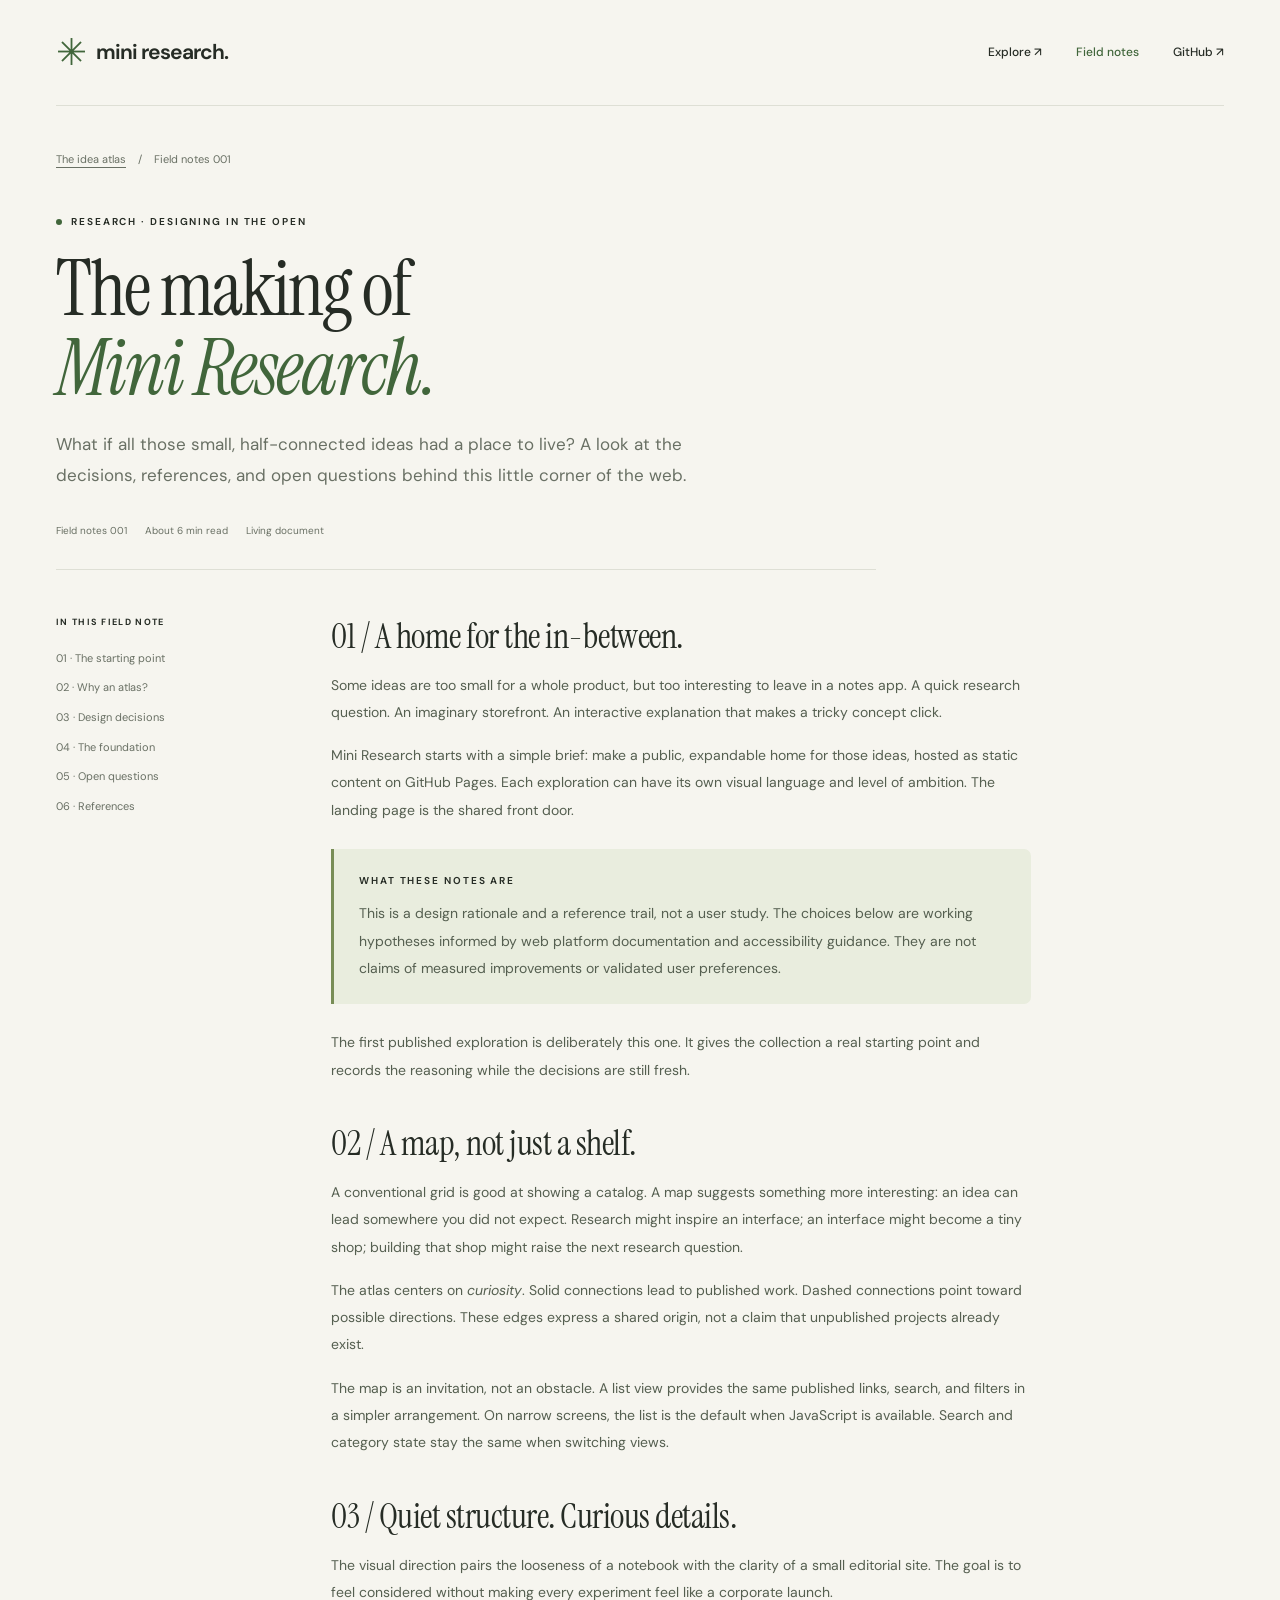
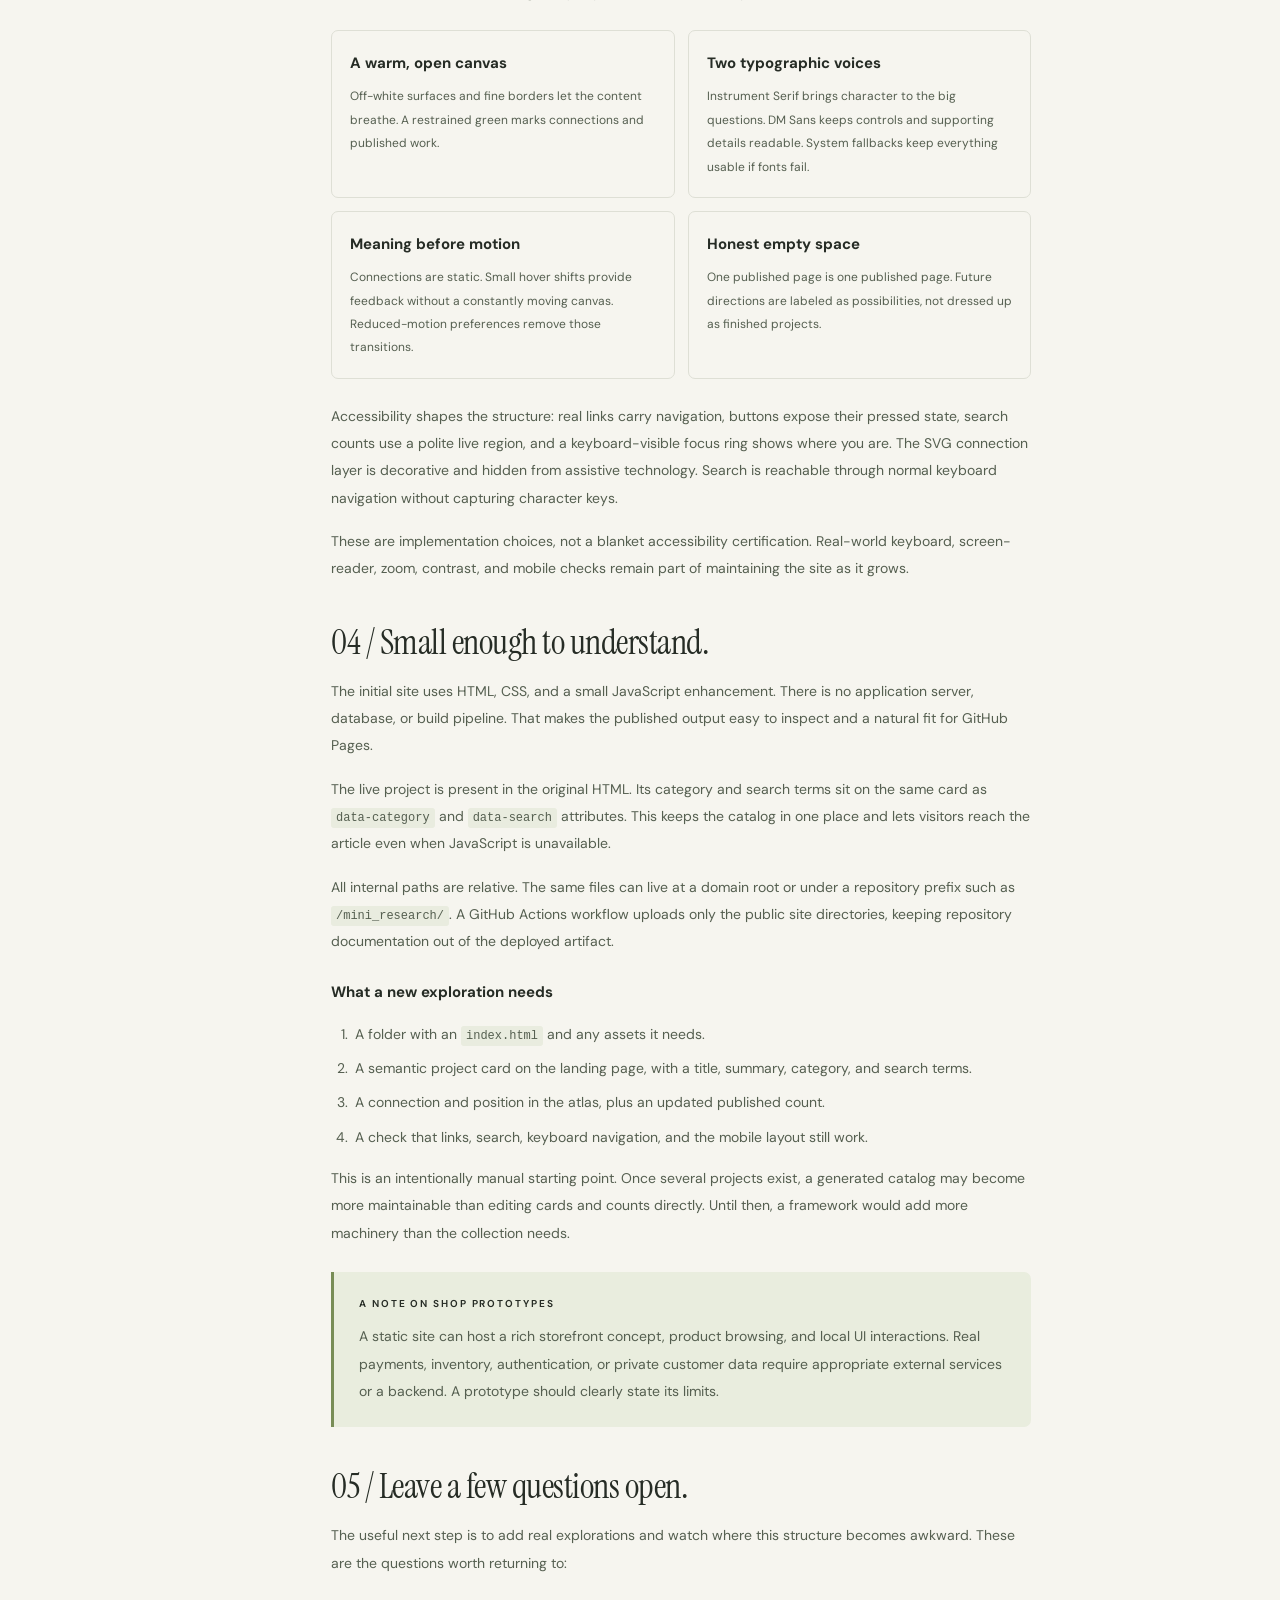
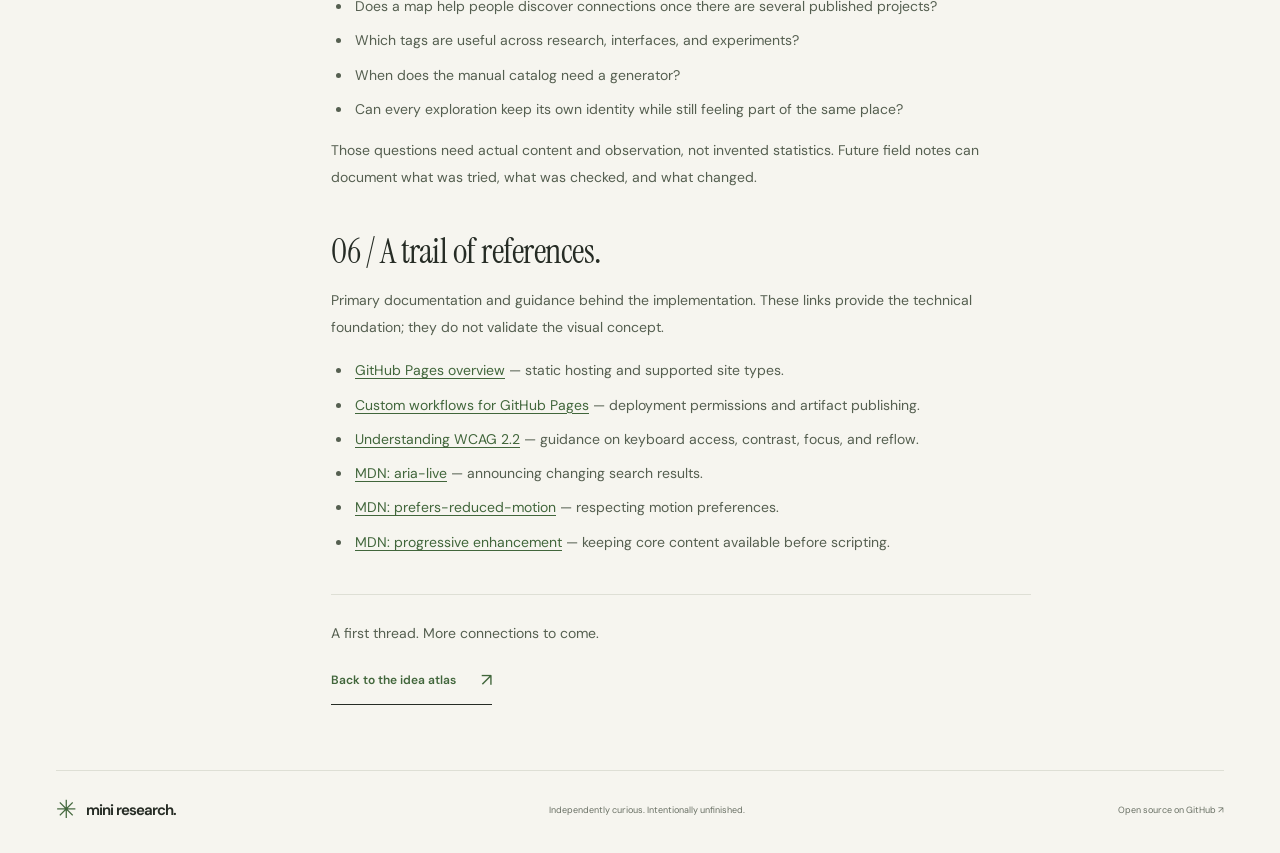
==== research/index.html @ 696f5e1e "Build Mini Research atlas and first field note" ====
<!doctype html>
<html lang="en">
<head>
  <meta charset="utf-8"><meta name="viewport" content="width=device-width, initial-scale=1">
  <meta name="description" content="The design rationale, references, and open questions behind Mini Research: a static home for connected ideas.">
  <meta name="theme-color" content="#f6f5ef"><title>The making of Mini Research — Field notes</title>
  <link rel="icon" href="../assets/favicon.svg" type="image/svg+xml"><link rel="stylesheet" href="../assets/style.css">
</head>
<body>
  <a class="skip-link" href="#article">Skip to article</a>
  <header class="site-header wrap"><a class="wordmark" href="../"><span class="brand-symbol" aria-hidden="true">✳</span> mini research.</a><nav aria-label="Main navigation"><a href="../#explore">Explore ↗</a><a class="active" href="./" aria-current="page">Field notes</a><a href="https://github.com/x-does/mini_research">GitHub ↗</a></nav></header>
  <main class="wrap">
    <header class="article-header"><div class="breadcrumb"><a href="../#explore">The idea atlas</a><span>/</span><span>Field notes 001</span></div><div class="eyebrow"><span class="status-dot"></span> RESEARCH · DESIGNING IN THE OPEN</div><h1>The making of<br><em>Mini Research.</em></h1><p class="article-deck">What if all those small, half-connected ideas had a place to live? A look at the decisions, references, and open questions behind this little corner of the web.</p><div class="article-meta"><span>Field notes 001</span><span>About 6 min read</span><span>Living document</span></div></header>
    <div class="article-layout"><aside class="toc" aria-label="On this page"><strong>IN THIS FIELD NOTE</strong><a href="#starting-point">01 · The starting point</a><a href="#connected">02 · Why an atlas?</a><a href="#decisions">03 · Design decisions</a><a href="#foundation">04 · The foundation</a><a href="#questions">05 · Open questions</a><a href="#references">06 · References</a></aside>
    <article class="prose" id="article">
      <section id="starting-point"><h2>01 / A home for the in-between.</h2><p>Some ideas are too small for a whole product, but too interesting to leave in a notes app. A quick research question. An imaginary storefront. An interactive explanation that makes a tricky concept click.</p><p>Mini Research starts with a simple brief: make a public, expandable home for those ideas, hosted as static content on GitHub Pages. Each exploration can have its own visual language and level of ambition. The landing page is the shared front door.</p><div class="note-box"><div class="eyebrow">WHAT THESE NOTES ARE</div><p>This is a design rationale and a reference trail, not a user study. The choices below are working hypotheses informed by web platform documentation and accessibility guidance. They are not claims of measured improvements or validated user preferences.</p></div><p>The first published exploration is deliberately this one. It gives the collection a real starting point and records the reasoning while the decisions are still fresh.</p></section>
      <section id="connected"><h2>02 / A map, not just a shelf.</h2><p>A conventional grid is good at showing a catalog. A map suggests something more interesting: an idea can lead somewhere you did not expect. Research might inspire an interface; an interface might become a tiny shop; building that shop might raise the next research question.</p><p>The atlas centers on <em>curiosity</em>. Solid connections lead to published work. Dashed connections point toward possible directions. These edges express a shared origin, not a claim that unpublished projects already exist.</p><p>The map is an invitation, not an obstacle. A list view provides the same published links, search, and filters in a simpler arrangement. On narrow screens, the list is the default when JavaScript is available. Search and category state stay the same when switching views.</p></section>
      <section id="decisions"><h2>03 / Quiet structure. Curious details.</h2><p>The visual direction pairs the looseness of a notebook with the clarity of a small editorial site. The goal is to feel considered without making every experiment feel like a corporate launch.</p><div class="decision-grid"><div><h3>A warm, open canvas</h3><p>Off-white surfaces and fine borders let the content breathe. A restrained green marks connections and published work.</p></div><div><h3>Two typographic voices</h3><p>Instrument Serif brings character to the big questions. DM Sans keeps controls and supporting details readable. System fallbacks keep everything usable if fonts fail.</p></div><div><h3>Meaning before motion</h3><p>Connections are static. Small hover shifts provide feedback without a constantly moving canvas. Reduced-motion preferences remove those transitions.</p></div><div><h3>Honest empty space</h3><p>One published page is one published page. Future directions are labeled as possibilities, not dressed up as finished projects.</p></div></div><p>Accessibility shapes the structure: real links carry navigation, buttons expose their pressed state, search counts use a polite live region, and a keyboard-visible focus ring shows where you are. The SVG connection layer is decorative and hidden from assistive technology. Search is reachable through normal keyboard navigation without capturing character keys.</p><p>These are implementation choices, not a blanket accessibility certification. Real-world keyboard, screen-reader, zoom, contrast, and mobile checks remain part of maintaining the site as it grows.</p></section>
      <section id="foundation"><h2>04 / Small enough to understand.</h2><p>The initial site uses HTML, CSS, and a small JavaScript enhancement. There is no application server, database, or build pipeline. That makes the published output easy to inspect and a natural fit for GitHub Pages.</p><p>The live project is present in the original HTML. Its category and search terms sit on the same card as <code>data-category</code> and <code>data-search</code> attributes. This keeps the catalog in one place and lets visitors reach the article even when JavaScript is unavailable.</p><p>All internal paths are relative. The same files can live at a domain root or under a repository prefix such as <code>/mini_research/</code>. A GitHub Actions workflow uploads only the public site directories, keeping repository documentation out of the deployed artifact.</p><h3>What a new exploration needs</h3><ol><li>A folder with an <code>index.html</code> and any assets it needs.</li><li>A semantic project card on the landing page, with a title, summary, category, and search terms.</li><li>A connection and position in the atlas, plus an updated published count.</li><li>A check that links, search, keyboard navigation, and the mobile layout still work.</li></ol><p>This is an intentionally manual starting point. Once several projects exist, a generated catalog may become more maintainable than editing cards and counts directly. Until then, a framework would add more machinery than the collection needs.</p><div class="note-box"><div class="eyebrow">A NOTE ON SHOP PROTOTYPES</div><p>A static site can host a rich storefront concept, product browsing, and local UI interactions. Real payments, inventory, authentication, or private customer data require appropriate external services or a backend. A prototype should clearly state its limits.</p></div></section>
      <section id="questions"><h2>05 / Leave a few questions open.</h2><p>The useful next step is to add real explorations and watch where this structure becomes awkward. These are the questions worth returning to:</p><ul><li>Does a map help people discover connections once there are several published projects?</li><li>Which tags are useful across research, interfaces, and experiments?</li><li>When does the manual catalog need a generator?</li><li>Can every exploration keep its own identity while still feeling part of the same place?</li></ul><p>Those questions need actual content and observation, not invented statistics. Future field notes can document what was tried, what was checked, and what changed.</p></section>
      <section id="references"><h2>06 / A trail of references.</h2><p>Primary documentation and guidance behind the implementation. These links provide the technical foundation; they do not validate the visual concept.</p><ul><li><a href="https://docs.github.com/en/pages/getting-started-with-github-pages/what-is-github-pages">GitHub Pages overview</a> — static hosting and supported site types.</li><li><a href="https://docs.github.com/en/pages/getting-started-with-github-pages/using-custom-workflows-with-github-pages">Custom workflows for GitHub Pages</a> — deployment permissions and artifact publishing.</li><li><a href="https://www.w3.org/WAI/WCAG22/Understanding/">Understanding WCAG 2.2</a> — guidance on keyboard access, contrast, focus, and reflow.</li><li><a href="https://developer.mozilla.org/en-US/docs/Web/Accessibility/ARIA/Reference/Attributes/aria-live">MDN: aria-live</a> — announcing changing search results.</li><li><a href="https://developer.mozilla.org/en-US/docs/Web/CSS/@media/prefers-reduced-motion">MDN: prefers-reduced-motion</a> — respecting motion preferences.</li><li><a href="https://developer.mozilla.org/en-US/docs/Glossary/Progressive_Enhancement">MDN: progressive enhancement</a> — keeping core content available before scripting.</li></ul></section>
      <div class="article-end"><p>A first thread. More connections to come.</p><a class="text-link" href="../#explore">Back to the idea atlas <span>↗</span></a></div>
    </article></div>
  </main>
  <footer class="site-footer wrap"><a class="wordmark" href="../"><span class="brand-symbol" aria-hidden="true">✳</span> mini research.</a><span>Independently curious. Intentionally unfinished.</span><a href="https://github.com/x-does/mini_research">Open source on GitHub ↗</a></footer>
</body>
</html>
---- assets/style.css ----
@import url('https://fonts.googleapis.com/css2?family=DM+Sans:wght@400;450;500;550;600;650;700&family=Instrument+Serif:ital@0;1&display=swap');

:root{--paper:#f6f5ef;--ink:#262c25;--muted:#697064;--green:#41663b;--line:#dedfd5;--soft:#eceee4;--serif:'Instrument Serif',Georgia,serif;--sans:'DM Sans',system-ui,sans-serif;color-scheme:light}
*{box-sizing:border-box}html{scroll-behavior:smooth;scroll-padding-top:24px}body{margin:0;background:var(--paper);color:var(--ink);font-family:var(--sans);font-size:14px;line-height:1.6;-webkit-font-smoothing:antialiased}a{color:inherit;text-decoration:none}button,input{font:inherit}button{cursor:pointer}button,a,input{-webkit-tap-highlight-color:transparent}button:focus-visible,a:focus-visible,input:focus-visible{outline:3px solid var(--green);outline-offset:5px}button{color:inherit}[hidden]{display:none!important}::selection{background:#d9e5b7}.wrap{width:min(1240px,calc(100% - 112px));margin-inline:auto}.skip-link{position:absolute;top:-70px;left:16px;z-index:10;padding:12px;background:var(--ink);color:white}.skip-link:focus{top:12px}.site-header{height:106px;display:flex;align-items:center;justify-content:space-between;border-bottom:1px solid var(--line)}.wordmark{display:inline-flex;align-items:center;gap:10px;font-size:21px;font-weight:650;letter-spacing:-1px}.brand-symbol{font-size:37px;color:var(--green);line-height:1}.wordmark-dot{margin-left:-10px;color:var(--green)}nav{display:flex;align-items:center;gap:34px;font-size:12px;font-weight:500}nav a{padding:8px 0}nav a:hover,nav .active{color:var(--green)}nav span{margin-left:5px}.hero{padding-top:62px;padding-bottom:65px}.eyebrow{font-size:10px;font-weight:650;letter-spacing:1.9px;display:flex;gap:9px;align-items:center}.status-dot{display:inline-block;width:6px;height:6px;border-radius:50%;background:var(--green);flex:none}.hero h1{font-family:var(--serif);font-weight:400;font-size:clamp(65px,7.8vw,108px);line-height:1.02;letter-spacing:-3.6px;margin:27px 0 28px;position:relative;width:fit-content}.hero h1 em{font-weight:400;color:var(--green)}.title-star{position:absolute;font:76px var(--sans);color:#7a8e52;right:-145px;top:55px;transform:rotate(13deg)}.hero-bottom{display:flex;justify-content:space-between;align-items:flex-end}.hero-bottom p{margin:0;color:var(--muted);font-size:14px;line-height:1.85}.text-link{font-size:12px;font-weight:600;display:inline-flex;align-items:center;gap:25px;border:0;border-bottom:1px solid var(--ink);padding:0 0 6px;background:none}.text-link span{font-size:18px;font-weight:400}.text-link:hover{color:var(--green);border-color:var(--green)}.explore{border-top:1px solid var(--line);padding-top:30px}.section-top{display:flex;justify-content:space-between;align-items:center;margin-bottom:25px}.section-top .eyebrow{font-size:9px;color:var(--muted);letter-spacing:1.6px}h2{font-family:var(--serif);font-weight:400;font-size:30px;line-height:1.2;letter-spacing:-.5px;margin:7px 0}.collection-count{font-size:11px;color:var(--muted)}.collection-count span{margin-left:20px;font-size:22px}.toolbar{display:flex;gap:20px;align-items:center;justify-content:space-between}.search-box{background:#eeeee7;border:1px solid #e1e2d9;border-radius:7px;display:flex;align-items:center;gap:12px;padding:11px 16px;max-width:490px;flex:1}.search-box svg{width:17px;height:17px;fill:none;stroke:var(--muted);stroke-width:1.6;flex:none}.search-box input{background:none;border:0;outline:none;min-width:0;width:100%;font-size:12px;color:var(--ink)}.search-box:focus-within{outline:2px solid var(--green);outline-offset:2px}.search-box input:focus-visible{outline:none}.search-box kbd{font:11px var(--sans);border:1px solid #d5d7cc;padding:0 5px;border-radius:3px;color:var(--muted)}.view-switch{display:flex;background:#eaece2;border-radius:6px;padding:4px;gap:3px}.view-switch button{border:0;background:none;padding:6px 14px;border-radius:4px;font-size:11px;color:var(--muted)}.view-switch button span{margin-right:7px;font-size:14px}.view-switch button[aria-pressed=true]{background:var(--paper);box-shadow:0 1px 4px #26301b10;color:var(--ink)}.filter-row{display:flex;justify-content:space-between;align-items:center;margin:19px 0}.filters{display:flex;gap:8px;flex-wrap:wrap}.filters button{font-size:10px;border:1px solid transparent;background:none;border-radius:30px;padding:6px 14px;color:var(--muted)}.filters button[aria-pressed=true]{border-color:#cdd5bf;background:#e9eddf;color:#35552f}.filters button:hover{background:var(--soft)}.filters button span{margin-left:8px;font-size:9px}.result-count{font-size:10px;color:var(--muted)}.atlas{height:490px;position:relative;border:1px solid #dadfd0;border-radius:10px;overflow:hidden;background-color:#f0f2e9;background-image:radial-gradient(#abb79b65 .75px,transparent .75px);background-size:19px 19px}.map-decoration{position:absolute;inset:0;pointer-events:none}.map-decoration svg{height:100%;width:100%}.connection{stroke:#b3bba7;stroke-width:1.2;fill:none;stroke-dasharray:5 5}.connection.green{stroke:#84966c;stroke-dasharray:none}.orbit{fill:#edf0e3;stroke:#cdd6bd;stroke-width:1}.orbit.outer{fill:none;stroke-dasharray:2 5;opacity:.7}.map-label{position:absolute;left:23px;top:20px;font-size:8px;letter-spacing:1.4px;color:#6e7c61}.atlas-center{position:absolute;left:50%;top:50%;transform:translate(-50%,-50%);text-align:center;width:150px;pointer-events:none}.atlas-center>span{font-size:43px;color:var(--green);line-height:1.2}.atlas-center strong{display:block;font-family:var(--serif);font-size:28px;font-weight:400;line-height:1.3}.atlas-center small{font-size:8px;color:var(--muted)}.project-node{position:absolute;left:9%;top:64px;width:254px;border:1px solid #bfcbb1;border-radius:8px;background:#fcfcf6;box-shadow:0 6px 22px #3f52280a;transition:transform .2s,box-shadow .2s;z-index:1}.project-node:hover{transform:translateY(-4px);box-shadow:0 10px 25px #3f522815}.project-link{display:block;padding:19px 21px 0;border-radius:8px}.node-heading{display:flex;align-items:center;gap:9px}.node-icon{display:inline-grid;place-items:center;width:28px;height:28px;border-radius:6px;background:#e8edde;color:var(--green);font-size:22px}.tag{color:var(--green);font-size:8px;letter-spacing:1.2px;font-weight:600}.node-arrow{margin-left:auto;font-size:17px;color:var(--green)}.project-node h3{font:29px/1.08 var(--serif);letter-spacing:-.3px;margin:17px 0 10px}.project-node p{font-size:10px;line-height:1.8;color:var(--muted);margin:0 0 18px}.node-footer{border-top:1px solid #e5e8dd;display:flex;justify-content:space-between;font-size:8px;color:var(--muted);padding:11px 0}.node-footer>span:first-child{display:flex;gap:5px;align-items:center}.node-footer .status-dot{height:4px;width:4px}.future-node{position:absolute;display:flex;align-items:center;gap:12px;background:#f6f7efcf;border:1px dashed #b9c2ad;border-radius:7px;padding:17px 18px;width:245px;color:#626f56}.future-node strong{display:block;font-size:11px;font-weight:500}.future-node div>span{display:block;font-size:8px;margin-top:3px;color:#737d6b}.future-icon{font-size:24px;color:#849374}.future-plus{margin-left:auto;color:#86927c}.future-interface{right:8%;top:77px}.future-experiment{right:10%;bottom:85px;width:226px}.map-note{position:absolute;left:14%;bottom:91px;font-family:var(--serif);font-style:italic;font-size:19px;color:#738060;transform:rotate(-5deg);max-width:215px}.map-note>span{display:block;font-size:30px;line-height:1}.map-legend{position:absolute;bottom:18px;left:23px;right:23px;display:flex;gap:19px;font-size:8px;color:#66715c}.map-legend span{display:flex;gap:6px;align-items:center}.map-legend i{height:5px;width:5px;border-radius:50%}.live-dot{background:var(--green)}.future-dot{border:1px solid #879778}.map-legend .legend-edge{margin-left:auto}.atlas-caption{display:flex;justify-content:space-between;align-items:center;font-size:10px;color:var(--muted);margin-top:14px}.atlas-caption>span:first-child{display:flex;align-items:center;gap:8px}.tiny-star{font-size:17px;color:var(--green)}.atlas.list-view{height:auto;min-height:170px;background:none;border:0;overflow:visible}.list-view .map-decoration,.list-view .map-label,.list-view .atlas-center,.list-view .future-node,.list-view .map-note,.list-view .map-legend{display:none}.list-view .project-node{position:relative;inset:auto;width:100%;max-width:none}.list-view .project-link{padding:22px 25px;display:grid;grid-template-columns:180px 1fr 1fr;column-gap:20px;align-items:center}.list-view .project-node h3{font-size:28px;margin:0}.list-view .project-node p{margin:0}.list-view .node-footer{grid-column:2/4;margin-top:14px}.empty-state{padding:60px 20px;text-align:center;background:var(--soft);border-radius:9px;border:1px solid var(--line)}.empty-state>span{font-size:36px;color:var(--green)}.empty-state h3{font:32px var(--serif);margin:8px}.empty-state p{color:var(--muted);font-size:12px;margin-bottom:20px}.manifesto{margin-top:75px;padding:40px 0 55px;border-top:1px solid var(--line);display:grid;grid-template-columns:1fr 2fr;position:relative}.manifesto>.eyebrow{align-self:start;margin-top:12px;font-size:9px;color:var(--muted)}.manifesto h2{font-size:36px;line-height:1.2;margin:0 0 17px}.manifesto h2 em{color:var(--green)}.manifesto p{font-size:12px;color:var(--muted);max-width:440px;line-height:1.9;margin-bottom:22px}.manifesto-doodle{position:absolute;right:22px;top:39px;font-size:80px;color:#9ba67f;transform:rotate(12deg)}.site-footer{border-top:1px solid var(--line);padding:26px 0 31px;display:flex;align-items:center;justify-content:space-between;color:var(--muted);font-size:9px}.site-footer .wordmark{font-size:15px;color:var(--ink)}.site-footer .brand-symbol{font-size:25px}.noscript-note{font-size:12px;color:var(--muted)}
/* Field notes */
.article-header{max-width:820px;padding-top:45px}.breadcrumb{font-size:11px;color:var(--muted);display:flex;gap:12px;margin-bottom:45px}.breadcrumb a{text-decoration:underline;text-underline-offset:4px}.article-header h1{font:clamp(52px,6vw,83px)/1.04 var(--serif);letter-spacing:-2px;margin:20px 0}.article-header h1 em{color:var(--green)}.article-deck{font-size:17px;line-height:1.8;color:var(--muted);max-width:650px}.article-meta{display:flex;gap:18px;align-items:center;font-size:10px;color:var(--muted);padding:15px 0 30px;border-bottom:1px solid var(--line)}.article-layout{display:grid;grid-template-columns:210px minmax(0,700px);gap:65px;padding:45px 0 65px}.toc{font-size:11px;position:sticky;top:30px;align-self:start}.toc strong{font-size:9px;letter-spacing:1.3px;display:block;margin-bottom:15px}.toc a{display:block;color:var(--muted);padding:6px 0}.toc a:hover{color:var(--green)}.prose{font-size:14px;line-height:1.95}.prose section{margin-bottom:38px;scroll-margin-top:30px}.prose h2{font-size:35px;margin:0 0 15px}.prose h3{font-size:15px;margin:22px 0 6px}.prose p{color:#555f50;margin:0 0 16px}.prose a{color:var(--green);text-decoration:underline;text-underline-offset:3px}.prose ul,.prose ol{padding-left:21px;color:#555f50}.prose li{padding-left:3px;margin:7px 0}.prose code{font-size:12px;background:#e9ecdf;padding:3px 5px;border-radius:3px;overflow-wrap:anywhere}.note-box{padding:22px 25px;background:#e9edde;border-left:3px solid #788d56;border-radius:0 7px 7px 0;margin:25px 0}.note-box .eyebrow{margin-bottom:10px}.note-box p:last-child{margin-bottom:0}.decision-grid{display:grid;grid-template-columns:1fr 1fr;gap:13px;margin:24px 0}.decision-grid>div{border:1px solid var(--line);border-radius:7px;padding:18px}.decision-grid h3{margin:0 0 7px}.decision-grid p{font-size:12px;margin:0}.article-end{border-top:1px solid var(--line);padding-top:25px;margin-top:35px}.article-end .text-link{text-decoration:none}
.map-label{color:#5c6a50;font-size:10px}.future-node div>span{color:#626e58;font-size:10px}.map-note{color:#58664b}.atlas-center small{font-size:10px}.tag,.node-footer,.map-legend{font-size:10px}
@media(min-width:1500px){.hero{padding-top:75px}.hero h1{font-size:115px}}
@media(max-width:1050px){.wrap{width:calc(100% - 64px)}.title-star{right:-100px;font-size:60px}.project-node{left:5%;width:235px}.future-interface{right:4%;width:220px}.future-experiment{right:5%;width:210px}.atlas-center{left:51%}.manifesto-doodle{display:none}.article-layout{grid-template-columns:170px minmax(0,1fr);gap:35px}}
@media(max-width:760px){.wrap{width:calc(100% - 40px)}.site-header{height:80px}.wordmark{font-size:18px}.brand-symbol{font-size:30px}nav{gap:19px;font-size:10px}nav a:first-child{display:none}.hero{padding-top:42px;padding-bottom:40px}.eyebrow{font-size:8px;letter-spacing:1.4px}.hero h1{font-size:clamp(52px,9.5vw,72px);letter-spacing:-2px;margin:24px 0}.title-star{font-size:37px;right:-45px;top:5px}.hero-bottom{display:block}.hero-bottom p{font-size:12px}.hero-bottom .text-link{margin-top:22px}.desktop-break{display:none}.section-top{align-items:flex-end;gap:15px}.section-top h2{font-size:27px}.collection-count{font-size:9px;max-width:90px;text-align:right}.collection-count span{display:none}.search-box{max-width:none;padding:10px 12px}.search-box kbd{display:none}.view-switch button{padding:5px 10px}.view-switch button span{display:none}.toolbar{gap:10px}.filter-row{display:block}.filters{gap:0}.filters button{padding:6px 11px}.result-count{display:block;margin-top:12px}.atlas{height:650px}.map-decoration{display:none}.atlas-center{left:50%;top:50%;background:#e5ebd8;border:1px solid #c6d0b6;border-radius:50%;width:135px;height:135px;padding-top:10px}.atlas-center:before,.atlas-center:after{content:'';position:absolute;width:1px;height:60px;background:#acbb95;left:50%;bottom:100%;z-index:-1}.atlas-center:after{bottom:auto;top:100%}.project-node{left:50%;top:51px;transform:translateX(-50%);width:255px}.project-node:hover{transform:translate(-50%,-3px)}.project-node h3{font-size:26px;margin:10px 0}.project-node p{margin-bottom:10px}.future-interface{top:auto;bottom:102px;right:auto;left:50%;transform:translateX(-50%);width:255px;padding:12px 15px}.future-experiment{bottom:32px;right:auto;left:50%;transform:translateX(-50%);width:255px;padding:12px 15px}.map-label{font-size:7px;left:15px;top:16px}.map-note,.map-legend{display:none}.atlas-caption{font-size:9px}.atlas-caption>span:last-child{display:none}.list-view .project-node{left:auto;transform:none}.list-view .project-node:hover{transform:translateY(-3px)}.list-view .project-link{display:block;padding:20px}.list-view .project-node h3{margin:12px 0}.list-view .node-footer{margin-top:15px}.manifesto{margin-top:45px;display:block;padding-top:25px;padding-bottom:35px}.manifesto>.eyebrow{margin-bottom:20px}.manifesto h2{font-size:31px}.site-footer{gap:20px;flex-wrap:wrap}.site-footer>span{order:3;flex-basis:100%}.article-header{padding-top:25px}.breadcrumb{margin-bottom:30px}.article-header h1{font-size:55px}.article-deck{font-size:15px}.article-layout{display:block;padding-top:25px}.toc{position:static;border-bottom:1px solid var(--line);padding-bottom:20px;margin-bottom:30px}.toc a{display:inline-block;margin-right:17px}.prose h2{font-size:31px}.decision-grid{grid-template-columns:1fr}}
@media(max-width:760px){.map-label{font-size:9px}}
@media(max-width:480px){.hero h1{font-size:10vw;letter-spacing:-1.3px}.title-star{right:-29px;font-size:27px;top:0}.wordmark{font-size:16px}.site-header nav{gap:14px}.search-box input{font-size:11px}.view-switch button{padding:6px 8px}.section-top h2{font-size:25px}.article-header h1{font-size:47px}}
.filters button{font-size:12px;min-height:36px}.view-switch button{font-size:12px;min-height:34px}.search-box input{font-size:16px}.result-count{font-size:11px}
@media(prefers-reduced-motion:reduce){html{scroll-behavior:auto}*,*:before,*:after{transition:none!important}}
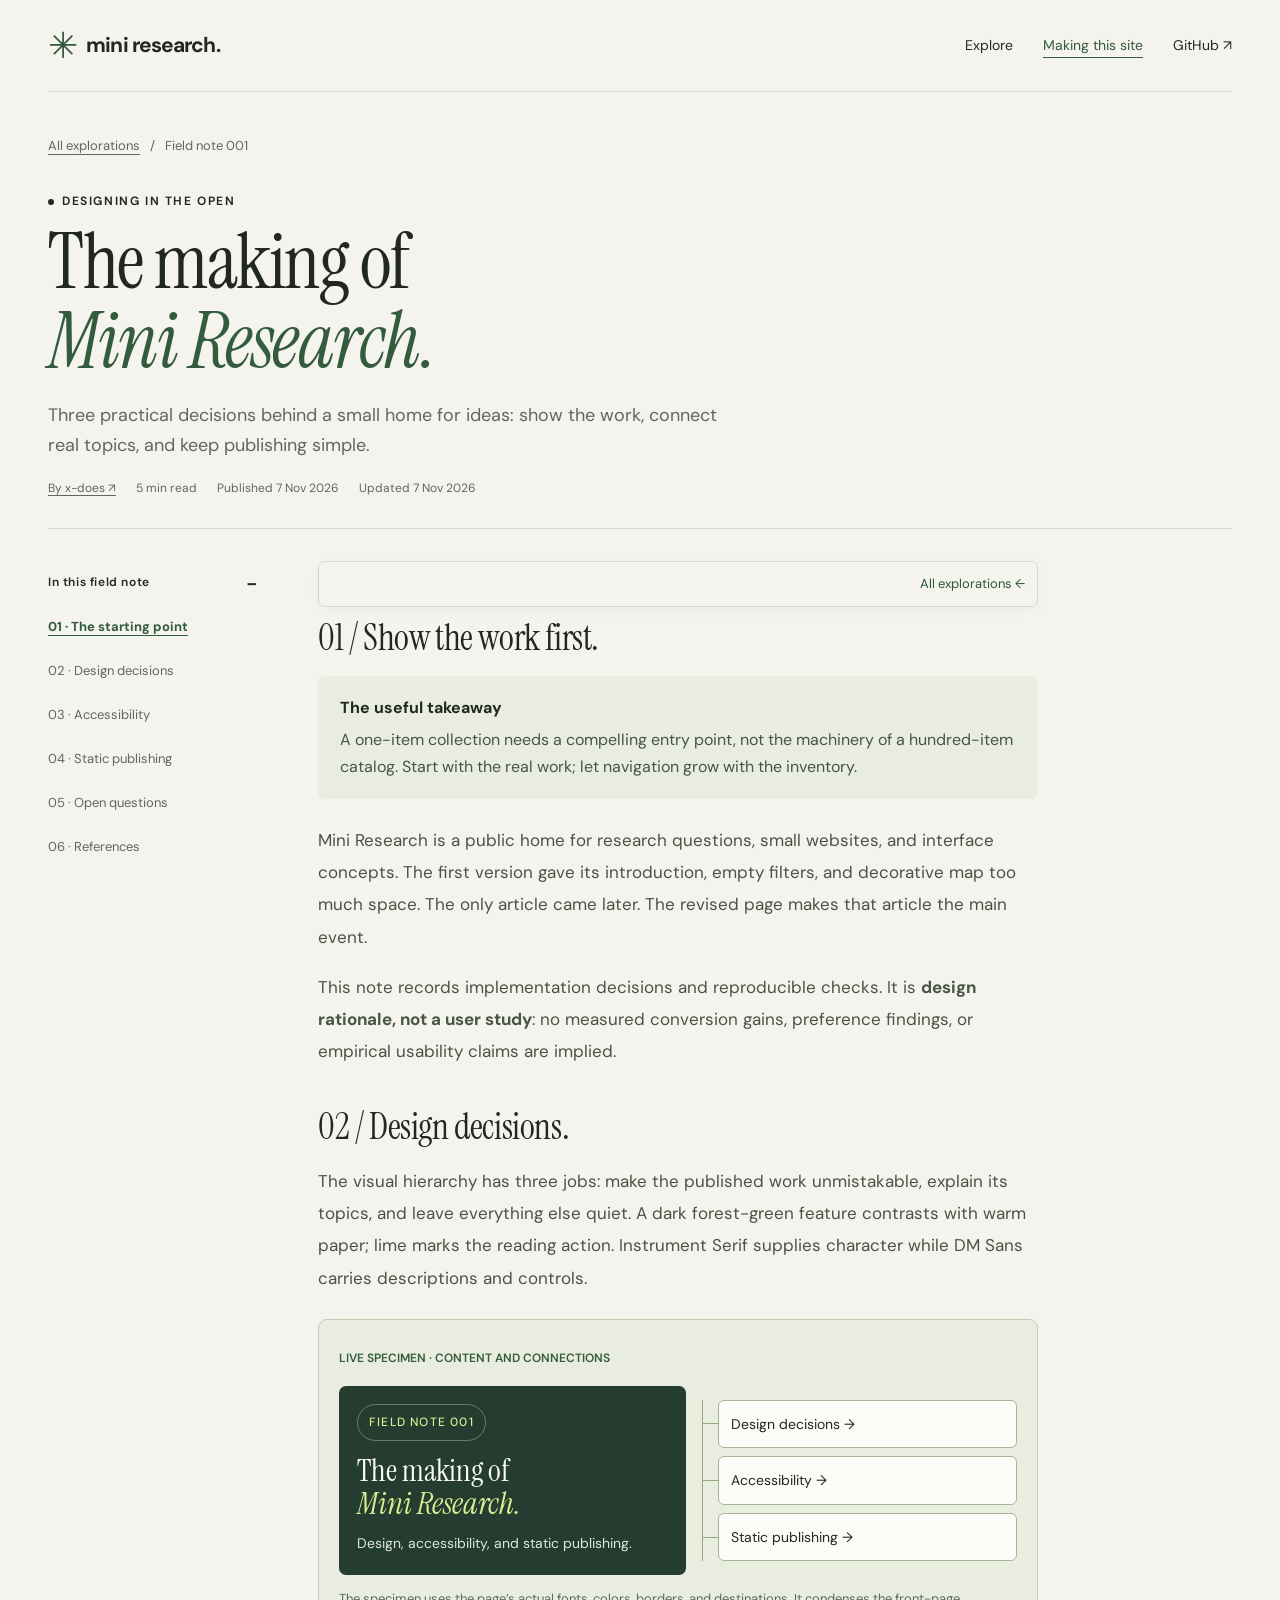
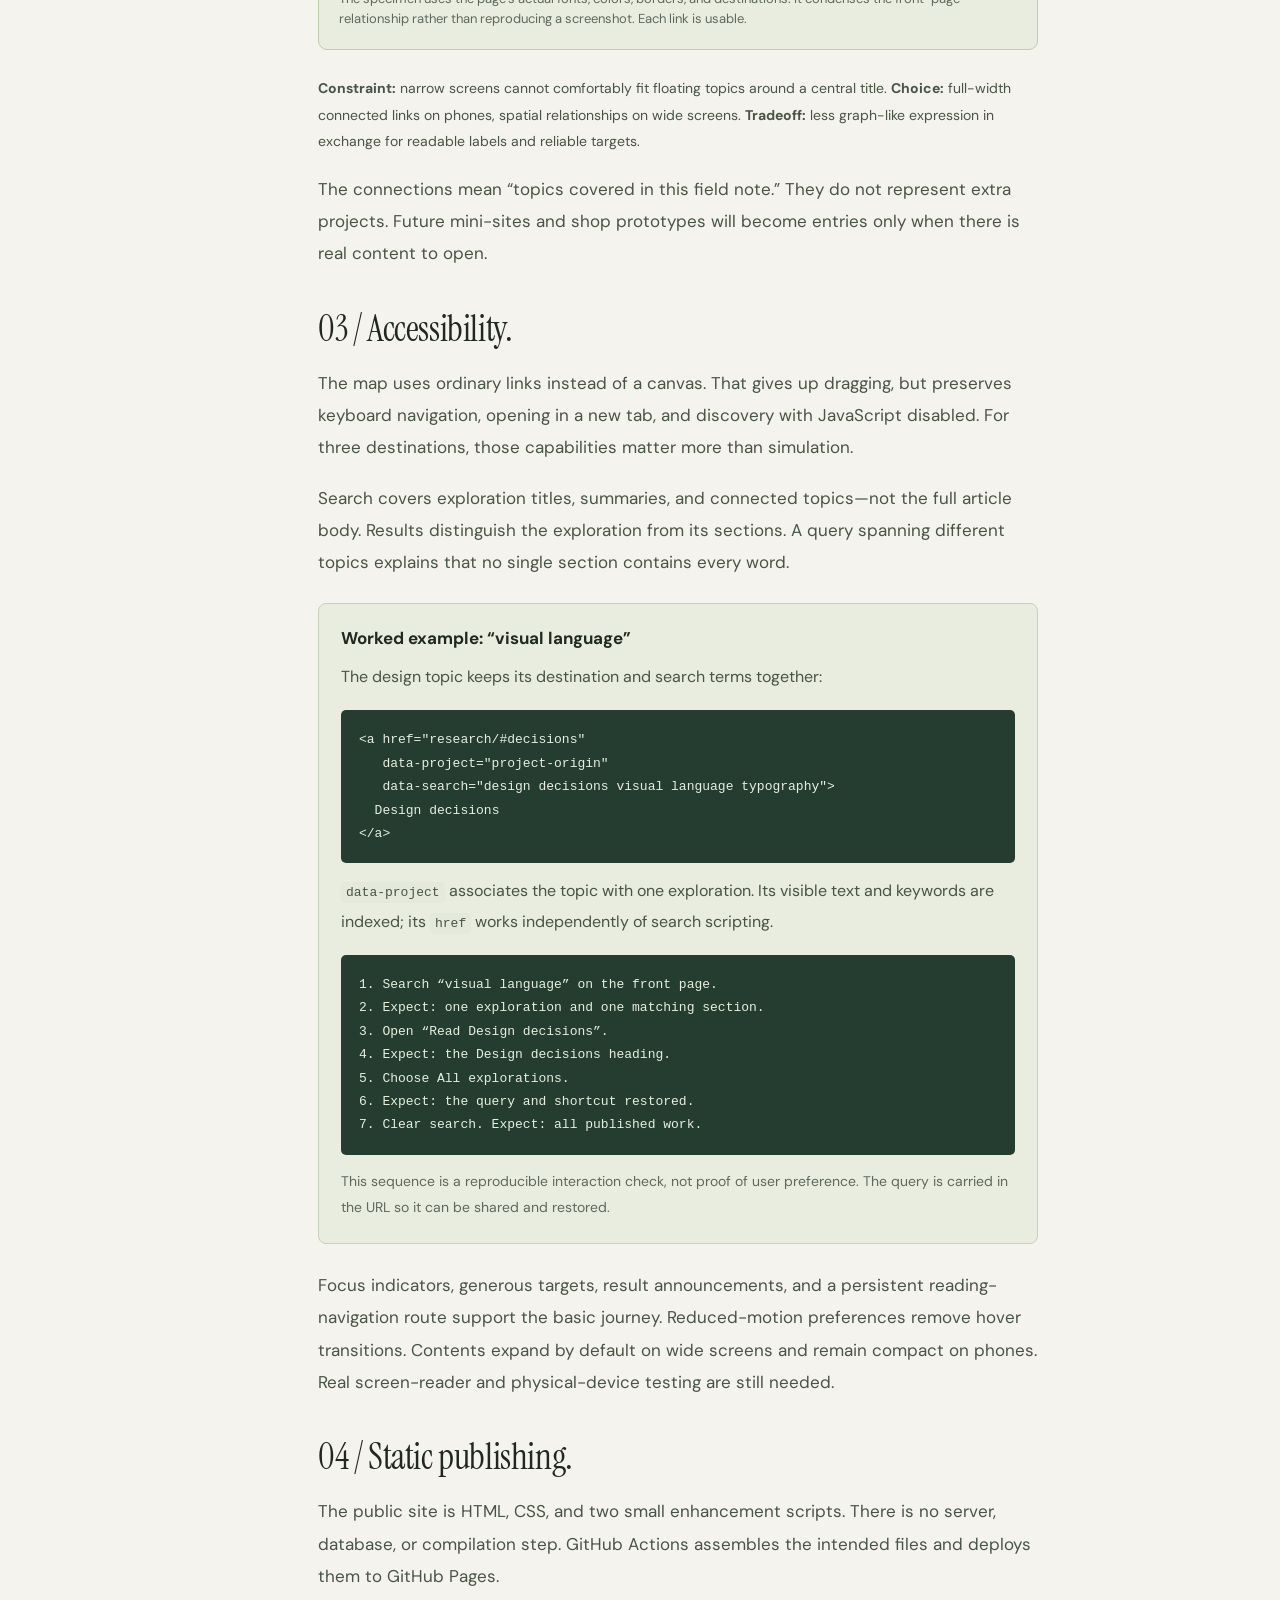
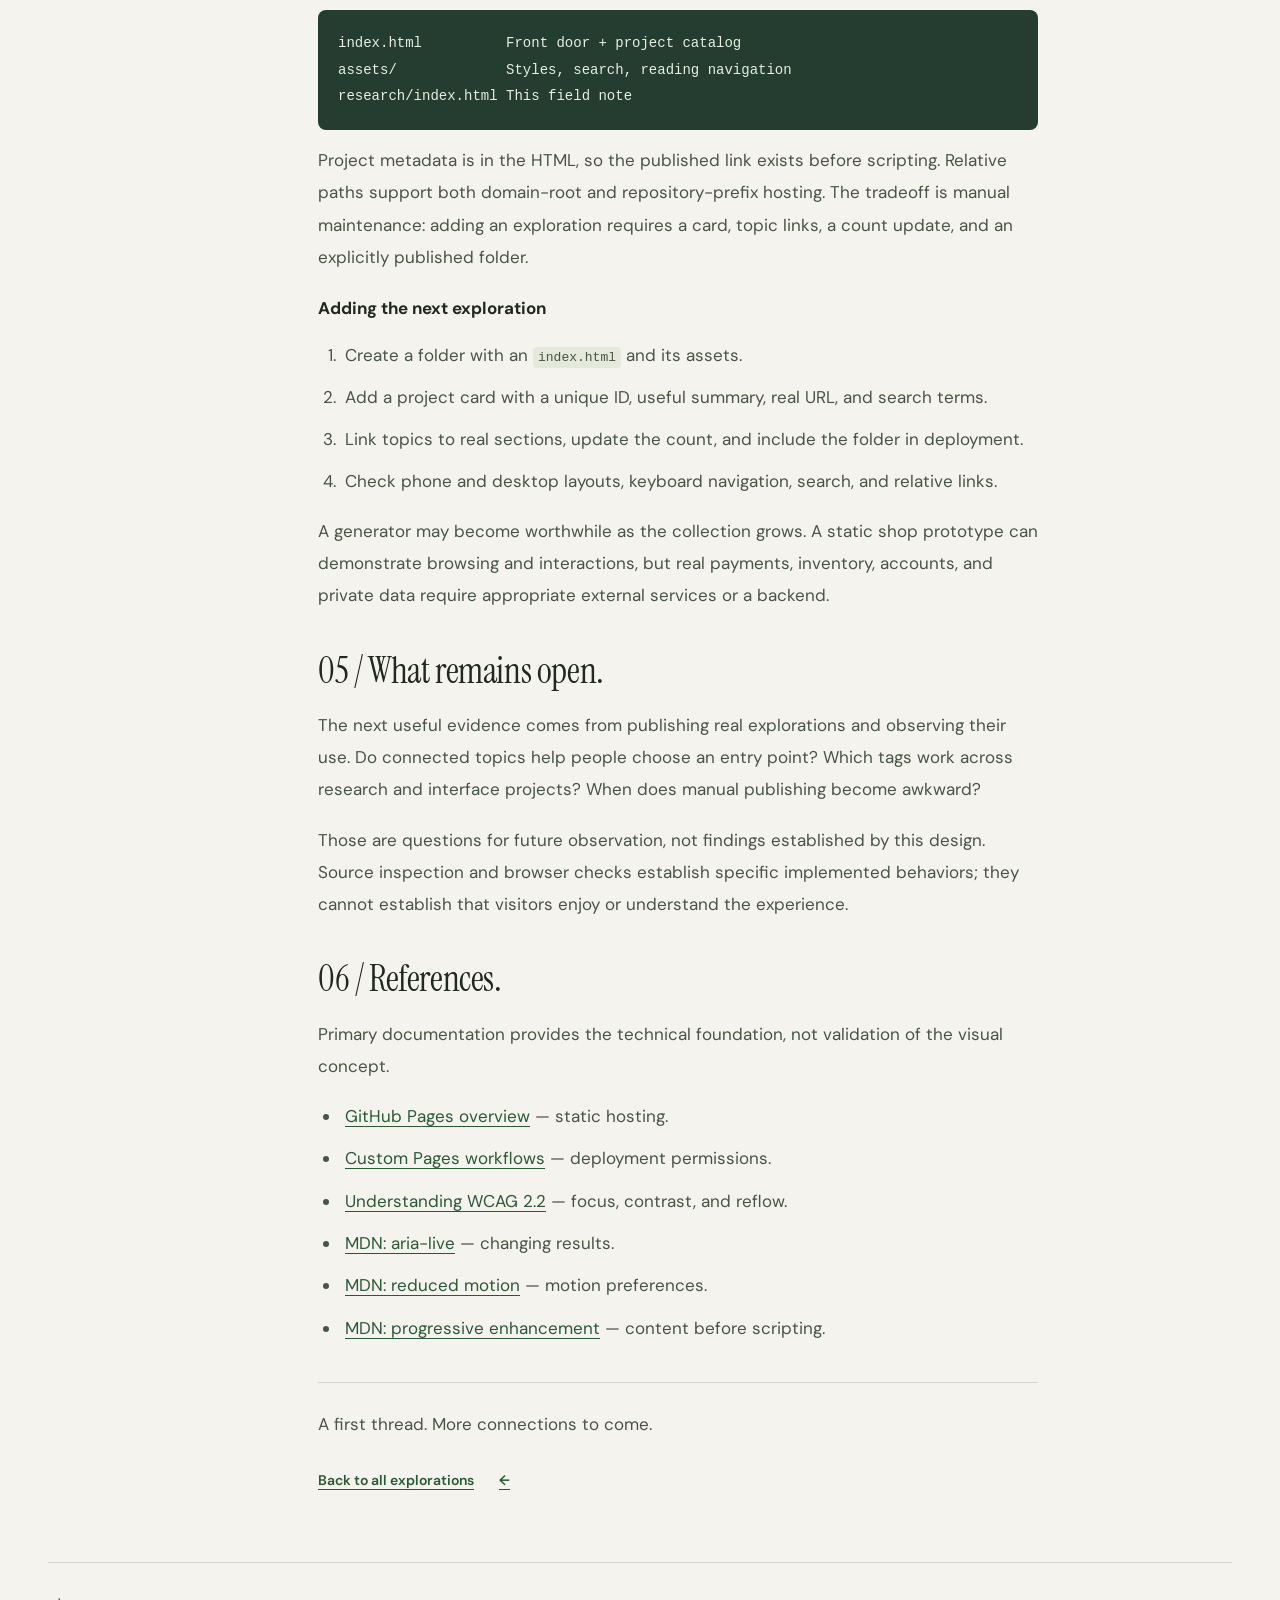
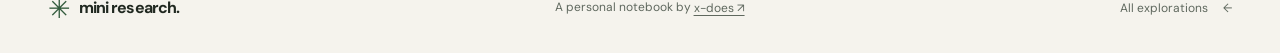
==== commit d649aba4: "Redesign exploration landing and connected reading experience" ====
--- a/research/index.html
+++ b/research/index.html
@@ -2,26 +2,41 @@
 <html lang="en">
 <head>
   <meta charset="utf-8"><meta name="viewport" content="width=device-width, initial-scale=1">
-  <meta name="description" content="The design rationale, references, and open questions behind Mini Research: a static home for connected ideas.">
-  <meta name="theme-color" content="#f6f5ef"><title>The making of Mini Research — Field notes</title>
+  <meta name="description" content="An inspectable design rationale: content-first composition, accessible topic links, search tradeoffs, and static publishing.">
+  <meta name="theme-color" content="#f5f3ed"><title>The making of Mini Research — Field note 001</title>
   <link rel="icon" href="../assets/favicon.svg" type="image/svg+xml"><link rel="stylesheet" href="../assets/style.css">
+  <script src="../assets/article.js" defer></script>
 </head>
 <body>
   <a class="skip-link" href="#article">Skip to article</a>
-  <header class="site-header wrap"><a class="wordmark" href="../"><span class="brand-symbol" aria-hidden="true">✳</span> mini research.</a><nav aria-label="Main navigation"><a href="../#explore">Explore ↗</a><a class="active" href="./" aria-current="page">Field notes</a><a href="https://github.com/x-does/mini_research">GitHub ↗</a></nav></header>
+  <header class="site-header wrap"><a class="wordmark" href="../"><span class="brand-symbol" aria-hidden="true">✳</span> mini research.</a><nav aria-label="Main navigation"><a href="../#explore">Explore</a><a href="./" aria-current="page">Making this site</a><a class="github-link" href="https://github.com/x-does/mini_research">GitHub ↗</a></nav></header>
   <main class="wrap">
-    <header class="article-header"><div class="breadcrumb"><a href="../#explore">The idea atlas</a><span>/</span><span>Field notes 001</span></div><div class="eyebrow"><span class="status-dot"></span> RESEARCH · DESIGNING IN THE OPEN</div><h1>The making of<br><em>Mini Research.</em></h1><p class="article-deck">What if all those small, half-connected ideas had a place to live? A look at the decisions, references, and open questions behind this little corner of the web.</p><div class="article-meta"><span>Field notes 001</span><span>About 6 min read</span><span>Living document</span></div></header>
-    <div class="article-layout"><aside class="toc" aria-label="On this page"><strong>IN THIS FIELD NOTE</strong><a href="#starting-point">01 · The starting point</a><a href="#connected">02 · Why an atlas?</a><a href="#decisions">03 · Design decisions</a><a href="#foundation">04 · The foundation</a><a href="#questions">05 · Open questions</a><a href="#references">06 · References</a></aside>
-    <article class="prose" id="article">
-      <section id="starting-point"><h2>01 / A home for the in-between.</h2><p>Some ideas are too small for a whole product, but too interesting to leave in a notes app. A quick research question. An imaginary storefront. An interactive explanation that makes a tricky concept click.</p><p>Mini Research starts with a simple brief: make a public, expandable home for those ideas, hosted as static content on GitHub Pages. Each exploration can have its own visual language and level of ambition. The landing page is the shared front door.</p><div class="note-box"><div class="eyebrow">WHAT THESE NOTES ARE</div><p>This is a design rationale and a reference trail, not a user study. The choices below are working hypotheses informed by web platform documentation and accessibility guidance. They are not claims of measured improvements or validated user preferences.</p></div><p>The first published exploration is deliberately this one. It gives the collection a real starting point and records the reasoning while the decisions are still fresh.</p></section>
-      <section id="connected"><h2>02 / A map, not just a shelf.</h2><p>A conventional grid is good at showing a catalog. A map suggests something more interesting: an idea can lead somewhere you did not expect. Research might inspire an interface; an interface might become a tiny shop; building that shop might raise the next research question.</p><p>The atlas centers on <em>curiosity</em>. Solid connections lead to published work. Dashed connections point toward possible directions. These edges express a shared origin, not a claim that unpublished projects already exist.</p><p>The map is an invitation, not an obstacle. A list view provides the same published links, search, and filters in a simpler arrangement. On narrow screens, the list is the default when JavaScript is available. Search and category state stay the same when switching views.</p></section>
-      <section id="decisions"><h2>03 / Quiet structure. Curious details.</h2><p>The visual direction pairs the looseness of a notebook with the clarity of a small editorial site. The goal is to feel considered without making every experiment feel like a corporate launch.</p><div class="decision-grid"><div><h3>A warm, open canvas</h3><p>Off-white surfaces and fine borders let the content breathe. A restrained green marks connections and published work.</p></div><div><h3>Two typographic voices</h3><p>Instrument Serif brings character to the big questions. DM Sans keeps controls and supporting details readable. System fallbacks keep everything usable if fonts fail.</p></div><div><h3>Meaning before motion</h3><p>Connections are static. Small hover shifts provide feedback without a constantly moving canvas. Reduced-motion preferences remove those transitions.</p></div><div><h3>Honest empty space</h3><p>One published page is one published page. Future directions are labeled as possibilities, not dressed up as finished projects.</p></div></div><p>Accessibility shapes the structure: real links carry navigation, buttons expose their pressed state, search counts use a polite live region, and a keyboard-visible focus ring shows where you are. The SVG connection layer is decorative and hidden from assistive technology. Search is reachable through normal keyboard navigation without capturing character keys.</p><p>These are implementation choices, not a blanket accessibility certification. Real-world keyboard, screen-reader, zoom, contrast, and mobile checks remain part of maintaining the site as it grows.</p></section>
-      <section id="foundation"><h2>04 / Small enough to understand.</h2><p>The initial site uses HTML, CSS, and a small JavaScript enhancement. There is no application server, database, or build pipeline. That makes the published output easy to inspect and a natural fit for GitHub Pages.</p><p>The live project is present in the original HTML. Its category and search terms sit on the same card as <code>data-category</code> and <code>data-search</code> attributes. This keeps the catalog in one place and lets visitors reach the article even when JavaScript is unavailable.</p><p>All internal paths are relative. The same files can live at a domain root or under a repository prefix such as <code>/mini_research/</code>. A GitHub Actions workflow uploads only the public site directories, keeping repository documentation out of the deployed artifact.</p><h3>What a new exploration needs</h3><ol><li>A folder with an <code>index.html</code> and any assets it needs.</li><li>A semantic project card on the landing page, with a title, summary, category, and search terms.</li><li>A connection and position in the atlas, plus an updated published count.</li><li>A check that links, search, keyboard navigation, and the mobile layout still work.</li></ol><p>This is an intentionally manual starting point. Once several projects exist, a generated catalog may become more maintainable than editing cards and counts directly. Until then, a framework would add more machinery than the collection needs.</p><div class="note-box"><div class="eyebrow">A NOTE ON SHOP PROTOTYPES</div><p>A static site can host a rich storefront concept, product browsing, and local UI interactions. Real payments, inventory, authentication, or private customer data require appropriate external services or a backend. A prototype should clearly state its limits.</p></div></section>
-      <section id="questions"><h2>05 / Leave a few questions open.</h2><p>The useful next step is to add real explorations and watch where this structure becomes awkward. These are the questions worth returning to:</p><ul><li>Does a map help people discover connections once there are several published projects?</li><li>Which tags are useful across research, interfaces, and experiments?</li><li>When does the manual catalog need a generator?</li><li>Can every exploration keep its own identity while still feeling part of the same place?</li></ul><p>Those questions need actual content and observation, not invented statistics. Future field notes can document what was tried, what was checked, and what changed.</p></section>
-      <section id="references"><h2>06 / A trail of references.</h2><p>Primary documentation and guidance behind the implementation. These links provide the technical foundation; they do not validate the visual concept.</p><ul><li><a href="https://docs.github.com/en/pages/getting-started-with-github-pages/what-is-github-pages">GitHub Pages overview</a> — static hosting and supported site types.</li><li><a href="https://docs.github.com/en/pages/getting-started-with-github-pages/using-custom-workflows-with-github-pages">Custom workflows for GitHub Pages</a> — deployment permissions and artifact publishing.</li><li><a href="https://www.w3.org/WAI/WCAG22/Understanding/">Understanding WCAG 2.2</a> — guidance on keyboard access, contrast, focus, and reflow.</li><li><a href="https://developer.mozilla.org/en-US/docs/Web/Accessibility/ARIA/Reference/Attributes/aria-live">MDN: aria-live</a> — announcing changing search results.</li><li><a href="https://developer.mozilla.org/en-US/docs/Web/CSS/@media/prefers-reduced-motion">MDN: prefers-reduced-motion</a> — respecting motion preferences.</li><li><a href="https://developer.mozilla.org/en-US/docs/Glossary/Progressive_Enhancement">MDN: progressive enhancement</a> — keeping core content available before scripting.</li></ul></section>
-      <div class="article-end"><p>A first thread. More connections to come.</p><a class="text-link" href="../#explore">Back to the idea atlas <span>↗</span></a></div>
-    </article></div>
+    <header class="article-header"><div class="breadcrumb"><a href="../#explore">All explorations</a><span>/</span><span>Field note 001</span></div><div class="eyebrow"><span class="status-dot"></span> DESIGNING IN THE OPEN</div><h1>The making of<br><em>Mini Research.</em></h1><p class="article-deck">Three practical decisions behind a small home for ideas: show the work, connect real topics, and keep publishing simple.</p><div class="article-meta"><a href="https://github.com/x-does">By x-does ↗</a><span>5 min read</span><span>Published <time datetime="2026-11-07">7 Nov 2026</time></span><span>Updated <time datetime="2026-11-07">7 Nov 2026</time></span></div></header>
+    <div class="article-layout"><details class="toc" id="contents"><summary>In this field note</summary><a href="#starting-point">01 · The starting point</a><a href="#decisions">02 · Design decisions</a><a href="#accessibility">03 · Accessibility</a><a href="#foundation">04 · Static publishing</a><a href="#questions">05 · Open questions</a><a href="#references">06 · References</a></details>
+      <article class="prose" id="article">
+        <nav class="reading-navigation" aria-label="Reading navigation"><a href="#contents">Contents ↑</a><a href="../#explore">All explorations ←</a></nav>
+        <section id="starting-point"><h2>01 / Show the work first.</h2><div class="learning-summary"><strong>The useful takeaway</strong><p>A one-item collection needs a compelling entry point, not the machinery of a hundred-item catalog. Start with the real work; let navigation grow with the inventory.</p></div><p>Mini Research is a public home for research questions, small websites, and interface concepts. The first version gave its introduction, empty filters, and decorative map too much space. The only article came later. The revised page makes that article the main event.</p><p>This note records implementation decisions and reproducible checks. It is <strong>design rationale, not a user study</strong>: no measured conversion gains, preference findings, or empirical usability claims are implied.</p></section>
+        <section id="decisions"><h2>02 / Design decisions.</h2><p>The visual hierarchy has three jobs: make the published work unmistakable, explain its topics, and leave everything else quiet. A dark forest-green feature contrasts with warm paper; lime marks the reading action. Instrument Serif supplies character while DM Sans carries descriptions and controls.</p><figure class="design-specimen"><span class="specimen-label">LIVE SPECIMEN · CONTENT AND CONNECTIONS</span><div class="specimen-live"><div class="specimen-feature"><span class="pill">FIELD NOTE 001</span><h3>The making of<br><em>Mini Research.</em></h3><p>Design, accessibility, and static publishing.</p></div><div class="specimen-topics"><a href="#decisions">Design decisions →</a><a href="#accessibility">Accessibility →</a><a href="#foundation">Static publishing →</a></div></div><figcaption>The specimen uses the page’s actual fonts, colors, borders, and destinations. It condenses the front-page relationship rather than reproducing a screenshot. Each link is usable.</figcaption></figure><p class="specimen-annotations"><strong>Constraint:</strong> narrow screens cannot comfortably fit floating topics around a central title. <strong>Choice:</strong> full-width connected links on phones, spatial relationships on wide screens. <strong>Tradeoff:</strong> less graph-like expression in exchange for readable labels and reliable targets.</p><p id="connected">The connections mean “topics covered in this field note.” They do not represent extra projects. Future mini-sites and shop prototypes will become entries only when there is real content to open.</p></section>
+        <section id="accessibility"><h2>03 / Accessibility.</h2><p>The map uses ordinary links instead of a canvas. That gives up dragging, but preserves keyboard navigation, opening in a new tab, and discovery with JavaScript disabled. For three destinations, those capabilities matter more than simulation.</p><p>Search covers exploration titles, summaries, and connected topics—not the full article body. Results distinguish the exploration from its sections. A query spanning different topics explains that no single section contains every word.</p><figure class="worked-example"><h3>Worked example: “visual language”</h3><p>The design topic keeps its destination and search terms together:</p><pre>&lt;a href="research/#decisions"
+   data-project="project-origin"
+   data-search="design decisions visual language typography"&gt;
+  Design decisions
+&lt;/a&gt;</pre><p><code>data-project</code> associates the topic with one exploration. Its visible text and keywords are indexed; its <code>href</code> works independently of search scripting.</p><pre>1. Search “visual language” on the front page.
+2. Expect: one exploration and one matching section.
+3. Open “Read Design decisions”.
+4. Expect: the Design decisions heading.
+5. Choose All explorations.
+6. Expect: the query and shortcut restored.
+7. Clear search. Expect: all published work.</pre><figcaption>This sequence is a reproducible interaction check, not proof of user preference. The query is carried in the URL so it can be shared and restored.</figcaption></figure><p>Focus indicators, generous targets, result announcements, and a persistent reading-navigation route support the basic journey. Reduced-motion preferences remove hover transitions. Contents expand by default on wide screens and remain compact on phones. Real screen-reader and physical-device testing are still needed.</p></section>
+        <section id="foundation"><h2>04 / Static publishing.</h2><p>The public site is HTML, CSS, and two small enhancement scripts. There is no server, database, or compilation step. GitHub Actions assembles the intended files and deploys them to GitHub Pages.</p><pre class="site-structure" aria-label="Public site structure">index.html          Front door + project catalog
+assets/             Styles, search, reading navigation
+research/index.html This field note</pre><p>Project metadata is in the HTML, so the published link exists before scripting. Relative paths support both domain-root and repository-prefix hosting. The tradeoff is manual maintenance: adding an exploration requires a card, topic links, a count update, and an explicitly published folder.</p><h3>Adding the next exploration</h3><ol><li>Create a folder with an <code>index.html</code> and its assets.</li><li>Add a project card with a unique ID, useful summary, real URL, and search terms.</li><li>Link topics to real sections, update the count, and include the folder in deployment.</li><li>Check phone and desktop layouts, keyboard navigation, search, and relative links.</li></ol><p>A generator may become worthwhile as the collection grows. A static shop prototype can demonstrate browsing and interactions, but real payments, inventory, accounts, and private data require appropriate external services or a backend.</p></section>
+        <section id="questions"><h2>05 / What remains open.</h2><p>The next useful evidence comes from publishing real explorations and observing their use. Do connected topics help people choose an entry point? Which tags work across research and interface projects? When does manual publishing become awkward?</p><p>Those are questions for future observation, not findings established by this design. Source inspection and browser checks establish specific implemented behaviors; they cannot establish that visitors enjoy or understand the experience.</p></section>
+        <section id="references"><h2>06 / References.</h2><p>Primary documentation provides the technical foundation, not validation of the visual concept.</p><ul><li><a href="https://docs.github.com/en/pages/getting-started-with-github-pages/what-is-github-pages">GitHub Pages overview</a> — static hosting.</li><li><a href="https://docs.github.com/en/pages/getting-started-with-github-pages/using-custom-workflows-with-github-pages">Custom Pages workflows</a> — deployment permissions.</li><li><a href="https://www.w3.org/WAI/WCAG22/Understanding/">Understanding WCAG 2.2</a> — focus, contrast, and reflow.</li><li><a href="https://developer.mozilla.org/en-US/docs/Web/Accessibility/ARIA/Reference/Attributes/aria-live">MDN: aria-live</a> — changing results.</li><li><a href="https://developer.mozilla.org/en-US/docs/Web/CSS/@media/prefers-reduced-motion">MDN: reduced motion</a> — motion preferences.</li><li><a href="https://developer.mozilla.org/en-US/docs/Glossary/Progressive_Enhancement">MDN: progressive enhancement</a> — content before scripting.</li></ul></section>
+        <div class="article-end"><p>A first thread. More connections to come.</p><a class="text-link" href="../#explore">Back to all explorations <span aria-hidden="true">←</span></a></div>
+      </article>
+    </div>
   </main>
-  <footer class="site-footer wrap"><a class="wordmark" href="../"><span class="brand-symbol" aria-hidden="true">✳</span> mini research.</a><span>Independently curious. Intentionally unfinished.</span><a href="https://github.com/x-does/mini_research">Open source on GitHub ↗</a></footer>
+  <footer class="site-footer wrap"><a class="wordmark" href="../"><span class="brand-symbol" aria-hidden="true">✳</span> mini research.</a><span>A personal notebook by <a href="https://github.com/x-does">x-does ↗</a></span><a href="../#explore">All explorations <span aria-hidden="true">←</span></a></footer>
 </body>
 </html>
--- a/assets/style.css
+++ b/assets/style.css
@@ -1,14 +1,35 @@
-@import url('https://fonts.googleapis.com/css2?family=DM+Sans:wght@400;450;500;550;600;650;700&family=Instrument+Serif:ital@0;1&display=swap');
+@import url('https://fonts.googleapis.com/css2?family=DM+Sans:wght@400;500;600;650;700&family=Instrument+Serif:ital@0;1&display=swap');
 
-:root{--paper:#f6f5ef;--ink:#262c25;--muted:#697064;--green:#41663b;--line:#dedfd5;--soft:#eceee4;--serif:'Instrument Serif',Georgia,serif;--sans:'DM Sans',system-ui,sans-serif;color-scheme:light}
-*{box-sizing:border-box}html{scroll-behavior:smooth;scroll-padding-top:24px}body{margin:0;background:var(--paper);color:var(--ink);font-family:var(--sans);font-size:14px;line-height:1.6;-webkit-font-smoothing:antialiased}a{color:inherit;text-decoration:none}button,input{font:inherit}button{cursor:pointer}button,a,input{-webkit-tap-highlight-color:transparent}button:focus-visible,a:focus-visible,input:focus-visible{outline:3px solid var(--green);outline-offset:5px}button{color:inherit}[hidden]{display:none!important}::selection{background:#d9e5b7}.wrap{width:min(1240px,calc(100% - 112px));margin-inline:auto}.skip-link{position:absolute;top:-70px;left:16px;z-index:10;padding:12px;background:var(--ink);color:white}.skip-link:focus{top:12px}.site-header{height:106px;display:flex;align-items:center;justify-content:space-between;border-bottom:1px solid var(--line)}.wordmark{display:inline-flex;align-items:center;gap:10px;font-size:21px;font-weight:650;letter-spacing:-1px}.brand-symbol{font-size:37px;color:var(--green);line-height:1}.wordmark-dot{margin-left:-10px;color:var(--green)}nav{display:flex;align-items:center;gap:34px;font-size:12px;font-weight:500}nav a{padding:8px 0}nav a:hover,nav .active{color:var(--green)}nav span{margin-left:5px}.hero{padding-top:62px;padding-bottom:65px}.eyebrow{font-size:10px;font-weight:650;letter-spacing:1.9px;display:flex;gap:9px;align-items:center}.status-dot{display:inline-block;width:6px;height:6px;border-radius:50%;background:var(--green);flex:none}.hero h1{font-family:var(--serif);font-weight:400;font-size:clamp(65px,7.8vw,108px);line-height:1.02;letter-spacing:-3.6px;margin:27px 0 28px;position:relative;width:fit-content}.hero h1 em{font-weight:400;color:var(--green)}.title-star{position:absolute;font:76px var(--sans);color:#7a8e52;right:-145px;top:55px;transform:rotate(13deg)}.hero-bottom{display:flex;justify-content:space-between;align-items:flex-end}.hero-bottom p{margin:0;color:var(--muted);font-size:14px;line-height:1.85}.text-link{font-size:12px;font-weight:600;display:inline-flex;align-items:center;gap:25px;border:0;border-bottom:1px solid var(--ink);padding:0 0 6px;background:none}.text-link span{font-size:18px;font-weight:400}.text-link:hover{color:var(--green);border-color:var(--green)}.explore{border-top:1px solid var(--line);padding-top:30px}.section-top{display:flex;justify-content:space-between;align-items:center;margin-bottom:25px}.section-top .eyebrow{font-size:9px;color:var(--muted);letter-spacing:1.6px}h2{font-family:var(--serif);font-weight:400;font-size:30px;line-height:1.2;letter-spacing:-.5px;margin:7px 0}.collection-count{font-size:11px;color:var(--muted)}.collection-count span{margin-left:20px;font-size:22px}.toolbar{display:flex;gap:20px;align-items:center;justify-content:space-between}.search-box{background:#eeeee7;border:1px solid #e1e2d9;border-radius:7px;display:flex;align-items:center;gap:12px;padding:11px 16px;max-width:490px;flex:1}.search-box svg{width:17px;height:17px;fill:none;stroke:var(--muted);stroke-width:1.6;flex:none}.search-box input{background:none;border:0;outline:none;min-width:0;width:100%;font-size:12px;color:var(--ink)}.search-box:focus-within{outline:2px solid var(--green);outline-offset:2px}.search-box input:focus-visible{outline:none}.search-box kbd{font:11px var(--sans);border:1px solid #d5d7cc;padding:0 5px;border-radius:3px;color:var(--muted)}.view-switch{display:flex;background:#eaece2;border-radius:6px;padding:4px;gap:3px}.view-switch button{border:0;background:none;padding:6px 14px;border-radius:4px;font-size:11px;color:var(--muted)}.view-switch button span{margin-right:7px;font-size:14px}.view-switch button[aria-pressed=true]{background:var(--paper);box-shadow:0 1px 4px #26301b10;color:var(--ink)}.filter-row{display:flex;justify-content:space-between;align-items:center;margin:19px 0}.filters{display:flex;gap:8px;flex-wrap:wrap}.filters button{font-size:10px;border:1px solid transparent;background:none;border-radius:30px;padding:6px 14px;color:var(--muted)}.filters button[aria-pressed=true]{border-color:#cdd5bf;background:#e9eddf;color:#35552f}.filters button:hover{background:var(--soft)}.filters button span{margin-left:8px;font-size:9px}.result-count{font-size:10px;color:var(--muted)}.atlas{height:490px;position:relative;border:1px solid #dadfd0;border-radius:10px;overflow:hidden;background-color:#f0f2e9;background-image:radial-gradient(#abb79b65 .75px,transparent .75px);background-size:19px 19px}.map-decoration{position:absolute;inset:0;pointer-events:none}.map-decoration svg{height:100%;width:100%}.connection{stroke:#b3bba7;stroke-width:1.2;fill:none;stroke-dasharray:5 5}.connection.green{stroke:#84966c;stroke-dasharray:none}.orbit{fill:#edf0e3;stroke:#cdd6bd;stroke-width:1}.orbit.outer{fill:none;stroke-dasharray:2 5;opacity:.7}.map-label{position:absolute;left:23px;top:20px;font-size:8px;letter-spacing:1.4px;color:#6e7c61}.atlas-center{position:absolute;left:50%;top:50%;transform:translate(-50%,-50%);text-align:center;width:150px;pointer-events:none}.atlas-center>span{font-size:43px;color:var(--green);line-height:1.2}.atlas-center strong{display:block;font-family:var(--serif);font-size:28px;font-weight:400;line-height:1.3}.atlas-center small{font-size:8px;color:var(--muted)}.project-node{position:absolute;left:9%;top:64px;width:254px;border:1px solid #bfcbb1;border-radius:8px;background:#fcfcf6;box-shadow:0 6px 22px #3f52280a;transition:transform .2s,box-shadow .2s;z-index:1}.project-node:hover{transform:translateY(-4px);box-shadow:0 10px 25px #3f522815}.project-link{display:block;padding:19px 21px 0;border-radius:8px}.node-heading{display:flex;align-items:center;gap:9px}.node-icon{display:inline-grid;place-items:center;width:28px;height:28px;border-radius:6px;background:#e8edde;color:var(--green);font-size:22px}.tag{color:var(--green);font-size:8px;letter-spacing:1.2px;font-weight:600}.node-arrow{margin-left:auto;font-size:17px;color:var(--green)}.project-node h3{font:29px/1.08 var(--serif);letter-spacing:-.3px;margin:17px 0 10px}.project-node p{font-size:10px;line-height:1.8;color:var(--muted);margin:0 0 18px}.node-footer{border-top:1px solid #e5e8dd;display:flex;justify-content:space-between;font-size:8px;color:var(--muted);padding:11px 0}.node-footer>span:first-child{display:flex;gap:5px;align-items:center}.node-footer .status-dot{height:4px;width:4px}.future-node{position:absolute;display:flex;align-items:center;gap:12px;background:#f6f7efcf;border:1px dashed #b9c2ad;border-radius:7px;padding:17px 18px;width:245px;color:#626f56}.future-node strong{display:block;font-size:11px;font-weight:500}.future-node div>span{display:block;font-size:8px;margin-top:3px;color:#737d6b}.future-icon{font-size:24px;color:#849374}.future-plus{margin-left:auto;color:#86927c}.future-interface{right:8%;top:77px}.future-experiment{right:10%;bottom:85px;width:226px}.map-note{position:absolute;left:14%;bottom:91px;font-family:var(--serif);font-style:italic;font-size:19px;color:#738060;transform:rotate(-5deg);max-width:215px}.map-note>span{display:block;font-size:30px;line-height:1}.map-legend{position:absolute;bottom:18px;left:23px;right:23px;display:flex;gap:19px;font-size:8px;color:#66715c}.map-legend span{display:flex;gap:6px;align-items:center}.map-legend i{height:5px;width:5px;border-radius:50%}.live-dot{background:var(--green)}.future-dot{border:1px solid #879778}.map-legend .legend-edge{margin-left:auto}.atlas-caption{display:flex;justify-content:space-between;align-items:center;font-size:10px;color:var(--muted);margin-top:14px}.atlas-caption>span:first-child{display:flex;align-items:center;gap:8px}.tiny-star{font-size:17px;color:var(--green)}.atlas.list-view{height:auto;min-height:170px;background:none;border:0;overflow:visible}.list-view .map-decoration,.list-view .map-label,.list-view .atlas-center,.list-view .future-node,.list-view .map-note,.list-view .map-legend{display:none}.list-view .project-node{position:relative;inset:auto;width:100%;max-width:none}.list-view .project-link{padding:22px 25px;display:grid;grid-template-columns:180px 1fr 1fr;column-gap:20px;align-items:center}.list-view .project-node h3{font-size:28px;margin:0}.list-view .project-node p{margin:0}.list-view .node-footer{grid-column:2/4;margin-top:14px}.empty-state{padding:60px 20px;text-align:center;background:var(--soft);border-radius:9px;border:1px solid var(--line)}.empty-state>span{font-size:36px;color:var(--green)}.empty-state h3{font:32px var(--serif);margin:8px}.empty-state p{color:var(--muted);font-size:12px;margin-bottom:20px}.manifesto{margin-top:75px;padding:40px 0 55px;border-top:1px solid var(--line);display:grid;grid-template-columns:1fr 2fr;position:relative}.manifesto>.eyebrow{align-self:start;margin-top:12px;font-size:9px;color:var(--muted)}.manifesto h2{font-size:36px;line-height:1.2;margin:0 0 17px}.manifesto h2 em{color:var(--green)}.manifesto p{font-size:12px;color:var(--muted);max-width:440px;line-height:1.9;margin-bottom:22px}.manifesto-doodle{position:absolute;right:22px;top:39px;font-size:80px;color:#9ba67f;transform:rotate(12deg)}.site-footer{border-top:1px solid var(--line);padding:26px 0 31px;display:flex;align-items:center;justify-content:space-between;color:var(--muted);font-size:9px}.site-footer .wordmark{font-size:15px;color:var(--ink)}.site-footer .brand-symbol{font-size:25px}.noscript-note{font-size:12px;color:var(--muted)}
-/* Field notes */
-.article-header{max-width:820px;padding-top:45px}.breadcrumb{font-size:11px;color:var(--muted);display:flex;gap:12px;margin-bottom:45px}.breadcrumb a{text-decoration:underline;text-underline-offset:4px}.article-header h1{font:clamp(52px,6vw,83px)/1.04 var(--serif);letter-spacing:-2px;margin:20px 0}.article-header h1 em{color:var(--green)}.article-deck{font-size:17px;line-height:1.8;color:var(--muted);max-width:650px}.article-meta{display:flex;gap:18px;align-items:center;font-size:10px;color:var(--muted);padding:15px 0 30px;border-bottom:1px solid var(--line)}.article-layout{display:grid;grid-template-columns:210px minmax(0,700px);gap:65px;padding:45px 0 65px}.toc{font-size:11px;position:sticky;top:30px;align-self:start}.toc strong{font-size:9px;letter-spacing:1.3px;display:block;margin-bottom:15px}.toc a{display:block;color:var(--muted);padding:6px 0}.toc a:hover{color:var(--green)}.prose{font-size:14px;line-height:1.95}.prose section{margin-bottom:38px;scroll-margin-top:30px}.prose h2{font-size:35px;margin:0 0 15px}.prose h3{font-size:15px;margin:22px 0 6px}.prose p{color:#555f50;margin:0 0 16px}.prose a{color:var(--green);text-decoration:underline;text-underline-offset:3px}.prose ul,.prose ol{padding-left:21px;color:#555f50}.prose li{padding-left:3px;margin:7px 0}.prose code{font-size:12px;background:#e9ecdf;padding:3px 5px;border-radius:3px;overflow-wrap:anywhere}.note-box{padding:22px 25px;background:#e9edde;border-left:3px solid #788d56;border-radius:0 7px 7px 0;margin:25px 0}.note-box .eyebrow{margin-bottom:10px}.note-box p:last-child{margin-bottom:0}.decision-grid{display:grid;grid-template-columns:1fr 1fr;gap:13px;margin:24px 0}.decision-grid>div{border:1px solid var(--line);border-radius:7px;padding:18px}.decision-grid h3{margin:0 0 7px}.decision-grid p{font-size:12px;margin:0}.article-end{border-top:1px solid var(--line);padding-top:25px;margin-top:35px}.article-end .text-link{text-decoration:none}
-.map-label{color:#5c6a50;font-size:10px}.future-node div>span{color:#626e58;font-size:10px}.map-note{color:#58664b}.atlas-center small{font-size:10px}.tag,.node-footer,.map-legend{font-size:10px}
-@media(min-width:1500px){.hero{padding-top:75px}.hero h1{font-size:115px}}
-@media(max-width:1050px){.wrap{width:calc(100% - 64px)}.title-star{right:-100px;font-size:60px}.project-node{left:5%;width:235px}.future-interface{right:4%;width:220px}.future-experiment{right:5%;width:210px}.atlas-center{left:51%}.manifesto-doodle{display:none}.article-layout{grid-template-columns:170px minmax(0,1fr);gap:35px}}
-@media(max-width:760px){.wrap{width:calc(100% - 40px)}.site-header{height:80px}.wordmark{font-size:18px}.brand-symbol{font-size:30px}nav{gap:19px;font-size:10px}nav a:first-child{display:none}.hero{padding-top:42px;padding-bottom:40px}.eyebrow{font-size:8px;letter-spacing:1.4px}.hero h1{font-size:clamp(52px,9.5vw,72px);letter-spacing:-2px;margin:24px 0}.title-star{font-size:37px;right:-45px;top:5px}.hero-bottom{display:block}.hero-bottom p{font-size:12px}.hero-bottom .text-link{margin-top:22px}.desktop-break{display:none}.section-top{align-items:flex-end;gap:15px}.section-top h2{font-size:27px}.collection-count{font-size:9px;max-width:90px;text-align:right}.collection-count span{display:none}.search-box{max-width:none;padding:10px 12px}.search-box kbd{display:none}.view-switch button{padding:5px 10px}.view-switch button span{display:none}.toolbar{gap:10px}.filter-row{display:block}.filters{gap:0}.filters button{padding:6px 11px}.result-count{display:block;margin-top:12px}.atlas{height:650px}.map-decoration{display:none}.atlas-center{left:50%;top:50%;background:#e5ebd8;border:1px solid #c6d0b6;border-radius:50%;width:135px;height:135px;padding-top:10px}.atlas-center:before,.atlas-center:after{content:'';position:absolute;width:1px;height:60px;background:#acbb95;left:50%;bottom:100%;z-index:-1}.atlas-center:after{bottom:auto;top:100%}.project-node{left:50%;top:51px;transform:translateX(-50%);width:255px}.project-node:hover{transform:translate(-50%,-3px)}.project-node h3{font-size:26px;margin:10px 0}.project-node p{margin-bottom:10px}.future-interface{top:auto;bottom:102px;right:auto;left:50%;transform:translateX(-50%);width:255px;padding:12px 15px}.future-experiment{bottom:32px;right:auto;left:50%;transform:translateX(-50%);width:255px;padding:12px 15px}.map-label{font-size:7px;left:15px;top:16px}.map-note,.map-legend{display:none}.atlas-caption{font-size:9px}.atlas-caption>span:last-child{display:none}.list-view .project-node{left:auto;transform:none}.list-view .project-node:hover{transform:translateY(-3px)}.list-view .project-link{display:block;padding:20px}.list-view .project-node h3{margin:12px 0}.list-view .node-footer{margin-top:15px}.manifesto{margin-top:45px;display:block;padding-top:25px;padding-bottom:35px}.manifesto>.eyebrow{margin-bottom:20px}.manifesto h2{font-size:31px}.site-footer{gap:20px;flex-wrap:wrap}.site-footer>span{order:3;flex-basis:100%}.article-header{padding-top:25px}.breadcrumb{margin-bottom:30px}.article-header h1{font-size:55px}.article-deck{font-size:15px}.article-layout{display:block;padding-top:25px}.toc{position:static;border-bottom:1px solid var(--line);padding-bottom:20px;margin-bottom:30px}.toc a{display:inline-block;margin-right:17px}.prose h2{font-size:31px}.decision-grid{grid-template-columns:1fr}}
-@media(max-width:760px){.map-label{font-size:9px}}
-@media(max-width:480px){.hero h1{font-size:10vw;letter-spacing:-1.3px}.title-star{right:-29px;font-size:27px;top:0}.wordmark{font-size:16px}.site-header nav{gap:14px}.search-box input{font-size:11px}.view-switch button{padding:6px 8px}.section-top h2{font-size:25px}.article-header h1{font-size:47px}}
-.filters button{font-size:12px;min-height:36px}.view-switch button{font-size:12px;min-height:34px}.search-box input{font-size:16px}.result-count{font-size:11px}
+:root{--paper:#f5f3ed;--ink:#202820;--muted:#5f685e;--green:#335b3d;--lime:#d9ed92;--line:#d5d8cc;--serif:'Instrument Serif',Georgia,serif;--sans:'DM Sans',system-ui,sans-serif;color-scheme:light}
+*{box-sizing:border-box}html{scroll-behavior:smooth;scroll-padding-top:24px}body{margin:0;background:var(--paper);color:var(--ink);font:16px/1.6 var(--sans);-webkit-font-smoothing:antialiased}a{color:inherit;text-decoration:none}button,input{font:inherit}button{cursor:pointer;color:inherit}a,button,input{-webkit-tap-highlight-color:transparent}a:focus-visible,button:focus-visible,input:focus-visible,summary:focus-visible{outline:3px solid #59752e;outline-offset:5px}[hidden]{display:none!important}::selection{background:var(--lime);color:var(--ink)}.wrap{width:min(1280px,calc(100% - 96px));margin-inline:auto}.sr-only{position:absolute;width:1px;height:1px;padding:0;margin:-1px;overflow:hidden;clip:rect(0,0,0,0);white-space:nowrap;border:0}.skip-link{position:absolute;top:-80px;left:16px;z-index:10;background:var(--ink);color:white;padding:12px 18px}.skip-link:focus{top:12px}.site-header{height:92px;display:flex;align-items:center;justify-content:space-between;border-bottom:1px solid var(--line);gap:24px}.wordmark{display:inline-flex;align-items:center;gap:9px;font-weight:700;font-size:21px;letter-spacing:-.9px;white-space:nowrap;min-height:44px}.brand-symbol{font-size:36px;line-height:1;color:var(--green)}.brand-period{margin-left:-9px;color:var(--green)}nav{display:flex;gap:30px;align-items:center}nav a{font-size:14px;min-height:44px;display:flex;gap:8px;align-items:center}nav a[aria-current],nav a:hover{color:var(--green)}nav a[aria-current]{text-decoration:underline;text-underline-offset:7px}.hero{display:flex;justify-content:space-between;align-items:flex-end;gap:40px;padding:42px 0 40px}.eyebrow{font-size:11px;font-weight:650;letter-spacing:1.6px;display:flex;gap:8px;align-items:center;margin:0 0 18px}.status-dot{height:6px;width:6px;border-radius:50%;display:inline-block;background:currentColor;flex:none}.hero h1{font:400 clamp(48px,5.9vw,88px)/.98 var(--serif);letter-spacing:-2.3px;margin:0}.hero h1 em{color:var(--green)}.hero-aside{padding-bottom:3px;max-width:355px}.hero-aside p{font-size:15px;color:var(--muted);line-height:1.75;margin:0 0 24px}.edition{font-size:10px;letter-spacing:1.5px;color:var(--muted);display:flex;gap:20px}.collection-bar{display:flex;align-items:center;justify-content:space-between;gap:24px;margin-bottom:18px}.collection-bar h2{font-size:14px;font-weight:600;display:flex;align-items:center;gap:10px;margin:0;white-space:nowrap}.count-badge{font-size:11px;background:#e7e9dd;min-width:28px;padding:2px 7px;border-radius:30px;text-align:center;color:var(--green)}.search-controls{width:340px}.search-box{display:flex;align-items:center;gap:10px;min-height:48px;border:1px solid #b9c1b3;border-radius:7px;padding:0 12px;background:#fbfaf6}.search-box:focus-within{outline:2px solid var(--green);outline-offset:2px}.search-box svg{height:18px;width:18px;stroke:var(--muted);fill:none;stroke-width:1.7;flex:none}.search-box input{font-size:16px;min-width:0;width:100%;border:0;background:transparent;color:var(--ink);padding:10px 0;outline:none}.search-box input:focus-visible{outline:0}.search-box input::-webkit-search-cancel-button{-webkit-appearance:none}.search-box input::placeholder{color:var(--muted);opacity:1}.search-box button{background:none;border:0;font-size:24px;width:44px;height:44px;flex:none;line-height:1}.search-status{font-size:14px;color:var(--muted);margin:0 0 16px}.feature-layout{display:grid;grid-template-columns:1.06fr 1fr;gap:22px}.project-card{min-width:0;position:relative;border-radius:12px;background:#243d30;color:#fbfcf5;overflow:hidden}.feature-link{display:flex;flex-direction:column;min-height:410px;padding:28px 30px;position:relative;isolation:isolate}.feature-link:focus-visible{outline:-webkit-focus-ring-color auto 3px;outline-offset:-5px}.feature-top{display:flex;justify-content:space-between;align-items:center;gap:12px}.pill{display:inline-flex;align-items:center;gap:8px;font-size:11px;font-weight:500;letter-spacing:1.2px;color:var(--lime);border:1px solid #65806a;border-radius:30px;padding:6px 11px}.feature-time{font-size:12px;color:#d1ddcd}.feature-content{max-width:380px;margin:30px 0 28px}.feature-kicker{font-size:11px;letter-spacing:1.5px;color:#c4d0c0;display:block;margin-bottom:10px}.feature-content h3{font:400 clamp(40px,3.5vw,54px)/1.02 var(--serif);letter-spacing:-.6px;margin:0 0 18px}.feature-content h3 em{color:var(--lime)}.feature-content p{font-size:15px;line-height:1.7;max-width:325px;margin:0;color:#e0e7dc}.feature-bottom{display:flex;align-items:center;justify-content:space-between;gap:15px;margin-top:auto;border-top:1px solid #58705a;padding-top:18px}.feature-bottom>span:first-child{font-size:14px;font-weight:600;display:flex;align-items:center;gap:25px}.feature-bottom>span:first-child>span{display:inline-grid;place-items:center;border-radius:50%;height:32px;width:32px;background:var(--lime);color:#243d30;font-size:20px;transition:transform .2s}.feature-link:hover .feature-bottom>span:first-child>span{transform:rotate(45deg)}.feature-number{font:30px var(--serif);color:#a5b89b}.feature-art{position:absolute;right:-90px;top:100px;width:260px;height:260px;color:#c4dd8c;opacity:.16;z-index:-1;pointer-events:none}.topic-map{background:#e9ecdf;border:1px solid #d1d8c6;border-radius:12px;padding:25px 24px 19px;min-width:0;display:flex;flex-direction:column}.map-heading{display:flex;align-items:center;gap:12px;justify-content:space-between}.map-heading h3{font-size:14px;font-weight:600;margin:0}.map-index{font-size:10px;letter-spacing:1px;color:#59634f;white-space:nowrap}.map-description{font-size:13px;color:#59634f;margin:5px 0 0}.topic-canvas{position:relative;flex:1;min-height:280px;margin-top:4px}.map-lines{position:absolute;inset:0;height:100%;width:100%;fill:none;stroke:#98a781;stroke-width:1}.map-center{position:absolute;left:50%;top:50%;transform:translate(-50%,-50%);text-align:center;width:110px;height:110px;display:grid;align-content:center;justify-items:center;border-radius:50%;background:#e9ecdf}.map-center span{font-size:42px;color:var(--green);line-height:1.1}.map-center strong{font:28px var(--serif)}.topic-node{display:flex;align-items:center;gap:9px;position:absolute;min-height:66px;width:46%;padding:9px 12px;border:1px solid #a5b597;background:#fbfcf7;border-radius:7px;box-shadow:0 3px 0 #cdd5c3;transition:transform .2s,border-color .2s}.topic-node:hover{transform:translateY(-3px);border-color:var(--green)}.topic-design{left:0;top:13px}.topic-access{right:0;top:13px}.topic-publish{bottom:9px;left:27%}.topic-icon{color:var(--green);font-size:23px}.topic-node>span:nth-child(2){font-size:13px;font-weight:600;line-height:1.35;min-width:0}.topic-node small{display:block;font-size:8px;font-weight:500;letter-spacing:.9px;margin-top:4px;color:#59634f}.topic-arrow{margin-left:auto;color:var(--green)}.map-caption{font-size:11px;color:#59634f;margin:6px 0 0;display:flex;gap:8px;align-items:center}.map-caption>span{font-size:22px}.empty-state{border:1px solid var(--line);border-radius:12px;background:#ebeede;padding:45px 24px;text-align:center}.empty-icon{font-size:36px;color:var(--green)}.empty-state h3{font:36px var(--serif);margin:5px 0 12px}.empty-state p{color:var(--muted);font-size:16px;max-width:560px;margin:0 auto 24px;overflow-wrap:anywhere}.button-primary{min-height:48px;padding:10px 20px;background:var(--green);color:white;border:0;border-radius:6px;display:inline-flex;align-items:center;gap:25px;font-size:14px;font-weight:600}.button-primary:hover{background:#24452c}.supporting-note{font-size:14px;color:var(--muted)}.next-section{border-top:1px solid var(--line);margin-top:52px;padding:32px 0 38px;display:grid;grid-template-columns:1.06fr 1fr;gap:70px}.next-intro .eyebrow{color:var(--muted)}.next-intro h2{font:38px/1.08 var(--serif);letter-spacing:-.5px;margin:0}.next-intro h2 em{color:var(--green)}.next-copy p{font-size:15px;color:var(--muted);margin:0 0 10px;max-width:470px}.text-link{min-height:44px;display:inline-flex;align-items:center;gap:25px;font-size:14px;font-weight:600;text-decoration:underline;text-underline-offset:5px}.text-link:hover{color:var(--green)}.site-footer{display:flex;align-items:center;justify-content:space-between;gap:24px;border-top:1px solid var(--line);padding:23px 0;font-size:12px;color:var(--muted)}.site-footer .wordmark{font-size:16px;color:var(--ink)}.site-footer .brand-symbol{font-size:27px}.site-footer>a:last-child{display:flex;align-items:center;gap:15px;min-height:44px}
+/* The reading room */
+.article-header{padding:32px 0 25px;max-width:900px}.breadcrumb{display:flex;gap:10px;flex-wrap:wrap;font-size:13px;color:var(--muted);margin-bottom:24px;align-items:center}.breadcrumb a{min-height:44px;display:inline-flex;align-items:center;text-decoration:underline;text-underline-offset:4px}.article-header .eyebrow{margin-bottom:12px}.article-header h1{font:clamp(48px,6vw,80px)/1.02 var(--serif);letter-spacing:-1.5px;margin:0 0 20px}.article-header h1 em{color:var(--green)}.article-deck{font-size:18px;line-height:1.7;color:var(--muted);max-width:690px;margin:0 0 18px}.article-meta{display:flex;gap:20px;flex-wrap:wrap;font-size:12px;color:var(--muted)}.article-layout{display:grid;grid-template-columns:210px minmax(0,720px);gap:60px;padding:32px 0 60px;border-top:1px solid var(--line)}.toc{position:sticky;top:24px;align-self:start}.toc summary{font-size:12px;font-weight:600;letter-spacing:.6px;min-height:44px;cursor:pointer;display:flex;align-items:center;justify-content:space-between}.toc summary:after{content:'−';font-size:20px}.toc:not([open]) summary:after{content:'+'}.toc a{display:flex;align-items:center;min-height:44px;font-size:13px;color:var(--muted)}.toc a:hover{color:var(--green);text-decoration:underline;text-underline-offset:4px}.prose{font-size:17px;line-height:1.9;min-width:0}.prose section{margin-bottom:38px;scroll-margin-top:25px}.prose h2{font:36px/1.14 var(--serif);letter-spacing:-.4px;margin:0 0 18px}.prose h3{font-size:17px;line-height:1.5;margin:23px 0 10px}.prose p{color:#485444;margin:0 0 18px}.prose a{color:#2a5935;text-decoration:underline;text-underline-offset:4px;overflow-wrap:anywhere}.prose ul,.prose ol{color:#485444;padding-left:23px}.prose li{padding-left:4px;margin:10px 0}.prose code{font:13px/1.7 ui-monospace,monospace;background:#e5e9db;border-radius:4px;padding:3px 5px;overflow-wrap:anywhere}.note-box{background:#e8ecdd;border-left:3px solid #6c844f;border-radius:0 8px 8px 0;padding:22px 25px;margin:26px 0}.note-box .eyebrow{margin-bottom:12px}.note-box p:last-child{margin:0}.decision-grid{display:grid;grid-template-columns:1fr 1fr;gap:14px;margin:25px 0}.decision-grid>div{border:1px solid #cbd2c1;border-radius:8px;padding:20px}.decision-grid h3{margin:0 0 9px}.decision-grid p{font-size:15px;margin:0}.article-end{border-top:1px solid var(--line);padding-top:25px}.site-structure{padding:20px;background:#243d30;color:#e7efdf;border-radius:8px;line-height:1.8;overflow-x:auto;font:14px/1.9 ui-monospace,monospace;white-space:pre-wrap;overflow-wrap:anywhere}
+@media(max-width:1100px){.wrap{width:calc(100% - 64px)}.hero{gap:30px}.hero-aside{max-width:300px}.feature-link{padding:24px;min-height:410px}.feature-content h3{font-size:44px}.topic-map{padding:22px 17px 16px}.topic-node{padding:8px;gap:6px;width:48%}.topic-publish{left:26%}.topic-icon{display:none}.topic-node>span:nth-child(2){font-size:12px}.map-heading h3{font-size:13px}.map-index{display:none}.feature-content p{max-width:290px}.article-layout{gap:35px;grid-template-columns:180px minmax(0,720px)}}
+@media(max-width:760px){.wrap{width:calc(100% - 40px)}.site-header{height:76px;gap:15px}.wordmark{font-size:18px;gap:7px}.brand-symbol{font-size:30px}.brand-period{margin-left:-7px}nav{gap:18px}nav a{font-size:13px}nav .github-link{display:none}.hero{display:block;padding:28px 0}.eyebrow{font-size:10px;letter-spacing:1.2px;margin-bottom:15px}.hero h1{font-size:clamp(46px,9vw,64px);letter-spacing:-1.3px;line-height:1.02}.hero-aside{max-width:440px;margin-top:17px}.hero-aside p{font-size:15px;line-height:1.6;margin:0}.hero-aside p br{display:none}.edition{display:none}.collection-bar{display:block;margin-bottom:16px}.collection-bar h2{font-size:13px;margin-bottom:12px}.search-controls{width:100%}.search-box{min-height:48px}.feature-layout{grid-template-columns:1fr;gap:20px}.feature-link{min-height:330px;padding:22px}.feature-content{margin:22px 0}.feature-content h3{font-size:42px;margin-bottom:13px}.feature-content p{font-size:15px;max-width:340px;line-height:1.65}.feature-kicker{display:none}.feature-bottom{padding-top:15px}.feature-art{top:55px;right:-100px;opacity:.12}.feature-time{font-size:12px}.pill{font-size:10px}.topic-map{padding:22px;min-height:380px}.map-heading h3{font-size:15px}.map-description{font-size:14px}.topic-canvas{min-height:270px}.topic-node{width:47%;min-height:70px;padding:10px}.topic-node>span:nth-child(2){font-size:13px}.topic-node small{font-size:9px;letter-spacing:.4px}.topic-publish{left:26.5%}.map-caption{font-size:12px}.next-section{grid-template-columns:1fr;gap:22px;margin-top:32px;padding:27px 0}.next-intro h2{font-size:34px}.next-copy p{font-size:16px}.site-footer{flex-wrap:wrap;gap:12px;font-size:12px;padding:18px 0}.site-footer>span{order:3;width:100%}.site-footer .wordmark{font-size:15px}.article-header{padding:18px 0 24px}.breadcrumb{font-size:12px;margin-bottom:15px}.article-header h1{font-size:48px}.article-deck{font-size:16px;line-height:1.65}.article-meta{gap:14px}.article-layout{display:block;padding-top:12px}.toc{position:static;border-bottom:1px solid var(--line);padding:0 0 10px;margin-bottom:25px}.toc a{font-size:14px}.prose{font-size:17px;line-height:1.8}.prose h2{font-size:31px}.decision-grid{grid-template-columns:1fr}.decision-grid p{font-size:16px}.note-box{padding:18px 20px}}
+@media(max-width:370px){.wrap{width:calc(100% - 32px)}nav{gap:12px}.wordmark{font-size:16px}.brand-symbol{font-size:26px}.hero h1{font-size:44px}.feature-link{padding:20px}.feature-content h3{font-size:39px}.topic-map{padding:20px 15px}.topic-node>span:nth-child(2){font-size:12px}.topic-node small{font-size:8px}.feature-content p{font-size:15px}.site-footer>a:last-child{font-size:11px}}
+.topic-node small{font-size:11px;letter-spacing:0;text-transform:lowercase}.topic-node>span:nth-child(2){font-size:14px}.topic-node{min-height:76px}.map-description,.map-caption{font-size:13px}.map-index{font-size:11px}.pill,.feature-kicker,.eyebrow{font-size:12px}.edition{font-size:11px}
+@media(max-width:760px){.topic-node{width:100%;position:relative;inset:auto;min-height:64px;padding:10px 14px;box-shadow:none}.topic-node>span:nth-child(2){font-size:15px}.topic-node small{font-size:12px;text-transform:none}.topic-icon{display:block}.topic-canvas{display:flex;flex-direction:column;gap:12px;min-height:0;margin-top:19px;padding-left:19px;border-left:1px solid #98a781;margin-left:8px}.topic-node:before{content:'';position:absolute;right:100%;top:50%;width:20px;border-top:1px solid #98a781}.map-center,.map-lines{display:none}.topic-map{min-height:0}.map-caption{margin-top:14px}.hero .eyebrow{font-size:11px}}
+.feature-content p,.hero-aside p{font-size:16px}nav a{font-size:14px}.feature-time,.pill{font-size:12px}.feature-link:focus-visible{outline:3px solid var(--lime);outline-offset:-6px}
+@media(max-width:760px){.article-header{padding:8px 0 18px}.article-header .eyebrow{display:none}.breadcrumb{margin-bottom:8px}.article-header h1{font-size:44px;margin-bottom:14px}.article-deck{margin-bottom:12px}.article-layout{padding-top:5px}.toc{margin-bottom:18px;padding-bottom:5px}.prose h2{font-size:29px}.feature-content p,.hero-aside p{font-size:16px}.hero{padding:24px 0}.hero h1{font-size:clamp(44px,8.5vw,62px)}}
+nav a{white-space:nowrap}.map-center strong{font-size:21px}.map-center small{font-size:9px;letter-spacing:.5px;color:#59634f}.topic-match{border:2px solid var(--green);background:#f1f8d9}.topic-match .topic-arrow{font-weight:700}.feature-link:hover .feature-bottom>span:first-child>span{transform:translateX(3px)}.article-meta a{text-decoration:underline;text-underline-offset:3px;min-height:24px}.site-footer>span a{text-decoration:underline;text-underline-offset:3px}
+@media(max-width:760px){.hero{padding:20px 0}.hero .eyebrow{margin-bottom:10px}.hero-aside{margin-top:12px}.hero-aside p{font-size:15px;line-height:1.5}.collection-bar h2{margin-bottom:8px}.collection-bar{margin-bottom:12px}.feature-content{margin:18px 0}.feature-content p{line-height:1.55}.feature-link{padding:20px;min-height:0}.feature-content h3{font-size:40px}.feature-bottom{padding-top:12px}.article-meta{gap:6px 16px;font-size:12px}.article-meta span:last-child{display:none}}
+@media(max-width:370px){.site-header{height:auto;min-height:102px;flex-wrap:wrap;gap:0;padding:12px 0 0}.site-header .wordmark{width:100%;min-height:32px}.site-header nav{gap:25px}.site-header nav a{min-height:44px}.hero h1{font-size:42px}.topic-node small{font-size:12px}}
+.section-results{display:flex;flex-wrap:wrap;gap:8px;margin:-3px 0 18px}.section-results a{min-height:44px;padding:8px 14px;background:#e4edce;border:1px solid #a3b78b;border-radius:6px;font-size:14px;white-space:normal}.section-results a:hover{background:#d8e9b9}.topic-node small{text-transform:none}.feature-art{display:none}.section-navigation{display:flex;flex-wrap:wrap;gap:12px 24px;border-top:1px solid var(--line);padding-top:12px;margin-top:25px}.section-navigation a{font-size:13px;min-height:44px;display:inline-flex;align-items:center}.prose figure{margin:25px 0}.prose figcaption{font-size:14px;color:var(--muted);margin-top:10px}.worked-example{background:#e9eddf;border:1px solid #c7d0bb;border-radius:8px;padding:22px}.worked-example h3{margin-top:0}.worked-example pre{font:13px/1.8 ui-monospace,monospace;white-space:pre-wrap;overflow-wrap:anywhere;background:#243d30;color:#e7efdf;padding:18px;border-radius:5px}.worked-example p{font-size:16px}
+@media(min-width:761px) and (max-width:999px){.feature-layout{grid-template-columns:1fr}.feature-link{min-height:340px}.feature-content{max-width:100%}.feature-content p{max-width:520px}.topic-map{padding:24px}.topic-canvas{min-height:300px}.topic-node>span:nth-child(2){font-size:15px}.topic-icon{display:block}.article-layout{display:block}.toc{position:static;border-bottom:1px solid var(--line);margin-bottom:25px;padding-bottom:10px}.toc a{font-size:14px}}
+.reading-navigation{position:sticky;top:8px;z-index:3;display:flex;justify-content:space-between;gap:12px;background:#f5f3edf5;border:1px solid var(--line);border-radius:7px;padding:0 12px;margin:0 0 22px;box-shadow:0 3px 12px #20282008}.reading-navigation a{font-size:13px;min-height:44px;display:flex;align-items:center;text-decoration:none}.prose section{scroll-margin-top:78px}
+.toc a[aria-current=location]{color:var(--green);font-weight:700;text-decoration:underline;text-underline-offset:4px}.topic-node small{font-size:12px}
+@media(max-width:760px) and (min-width:371px){.site-header{gap:10px}.site-header nav{gap:12px}.site-header .wordmark{font-size:17px}.site-header nav a{font-size:13px}}
+.search-box input::-webkit-search-cancel-button{display:none;-webkit-appearance:none}
+@media(min-width:761px) and (max-width:999px){.feature-link{display:grid;grid-template-columns:1fr 1fr;column-gap:28px;min-height:265px}.feature-top{grid-column:1/-1}.feature-content{display:contents}.feature-kicker{display:none}.feature-content h3{font-size:46px;margin:22px 0}.feature-content p{align-self:center;margin:20px 0}.feature-bottom{grid-column:1/-1}.topic-map{padding:20px 24px}.topic-canvas{display:flex;gap:12px;min-height:0;margin:20px 0 5px}.topic-node{position:relative;inset:auto;width:auto;flex:1;min-height:80px}.map-center,.map-lines{display:none}.topic-node small{font-size:12px}.topic-icon{display:none}.map-caption{margin-top:8px}}
+@media(min-width:1000px){.reading-navigation{justify-content:flex-end;background:transparent;border:0;box-shadow:none;margin-bottom:10px}.reading-navigation a[href="#contents"]{display:none}}
+@media(max-width:370px){.site-header{min-height:90px;padding-top:5px}.hero{padding:12px 0}.hero .eyebrow{display:none}.hero h1{font-size:39px}.hero-aside{margin-top:8px}.hero-aside p{font-size:15px;line-height:1.45}.feature-content{margin:15px 0}.feature-content h3{font-size:37px}}
+.design-specimen{border:1px solid #c0ccb1;border-radius:9px;background:#e9eddf;padding:20px}.specimen-label{font-size:12px;font-weight:600;color:var(--green)}.specimen-diagram{display:grid;grid-template-columns:1fr 1fr;gap:12px;margin:15px 0}.specimen-diagram div{border:1px solid #a3b78b;background:#fafcf6;padding:14px;border-radius:5px;font-size:14px}.specimen-diagram strong{display:block;color:var(--green);margin-bottom:5px}.specimen-diagram p{font-size:14px;margin:0}.design-specimen figcaption{font-size:14px;color:var(--muted)}
+@media(max-width:500px){.specimen-diagram{grid-template-columns:1fr}}
+.search-scope{font-size:12px;color:var(--muted);margin:-7px 0 14px}
+.match-explanation{flex-basis:100%;font-size:14px;color:var(--muted);margin:0 0 3px;max-width:650px}.map-index,.map-center small{font-size:12px}.specimen-live{display:grid;grid-template-columns:1.1fr 1fr;gap:16px;background:var(--paper);border:1px solid #bbc7ac;border-radius:9px;padding:20px;margin:20px 0}.specimen-feature{background:#243d30;color:#fafcf5;border-radius:7px;padding:22px}.specimen-feature .pill{font-size:12px}.specimen-feature h3{font:38px/1.05 var(--serif);margin:22px 0 14px}.specimen-feature h3 em{color:var(--lime)}.specimen-feature p{color:#e0e7dc;font-size:15px;margin:0}.specimen-topics{display:flex;flex-direction:column;gap:12px;align-self:center;border-left:1px solid #98a781;padding-left:15px}.specimen-topics a{display:flex;align-items:center;min-height:56px;background:#fbfcf7;border:1px solid #a5b597;border-radius:6px;padding:10px 12px;font-size:14px;color:var(--ink);text-decoration:none;position:relative}.specimen-topics a:before{content:'';position:absolute;right:100%;width:16px;border-top:1px solid #98a781}.specimen-annotations{font-size:14px!important}.learning-summary{font-size:16px;line-height:1.7;padding:18px 22px;background:#e9eddf;border-radius:7px;margin:0 0 25px}.learning-summary strong{display:block;margin-bottom:5px}.learning-summary p{margin:0;font-size:16px}
+@media(max-width:760px){.hero-extra{display:none}.hero{padding:16px 0}.hero-aside{margin-top:9px}.hero h1{font-size:clamp(42px,8vw,60px)}.hero .eyebrow{display:none}.collection-bar h2{margin-bottom:7px}.search-scope{font-size:12px;margin:-4px 0 10px}.feature-content h3{font-size:39px}.feature-content{margin:16px 0}.specimen-live{grid-template-columns:1fr;padding:16px}.specimen-feature h3{font-size:34px}.learning-summary{padding:16px 18px}}
+.reading-navigation{background:var(--paper);border:1px solid var(--line);box-shadow:0 3px 12px #20282008}.search-controls:has(input:not(:placeholder-shown))~.search-scope{display:none}.design-specimen .specimen-live{border:0;padding:0;background:transparent}.design-specimen .specimen-feature{padding:18px}.design-specimen .specimen-feature h3{font-size:34px}
+@media(max-width:370px){.design-specimen{padding:14px}.design-specimen .specimen-feature{padding:15px}.design-specimen .specimen-feature h3{font-size:31px}}
+.site-footer>span a{display:inline-flex;align-items:center;min-height:44px}.design-specimen .specimen-feature h3{margin:14px 0 10px;font-size:31px}.design-specimen .specimen-feature p{font-size:14px}.design-specimen figcaption{font-size:13px;line-height:1.55}.specimen-live{margin:14px 0}.specimen-topics{gap:8px}.specimen-topics a{min-height:48px}.search-scope{margin-bottom:10px}
+@media(max-width:760px){.design-specimen .specimen-feature{padding:14px}.design-specimen .specimen-feature h3{font-size:29px;margin:10px 0}.design-specimen .specimen-feature .pill{border:0;padding:0}.design-specimen .specimen-feature p{display:none}.design-specimen .specimen-live{gap:12px}.search-scope{font-size:11px;margin-bottom:8px}}
 @media(prefers-reduced-motion:reduce){html{scroll-behavior:auto}*,*:before,*:after{transition:none!important}}
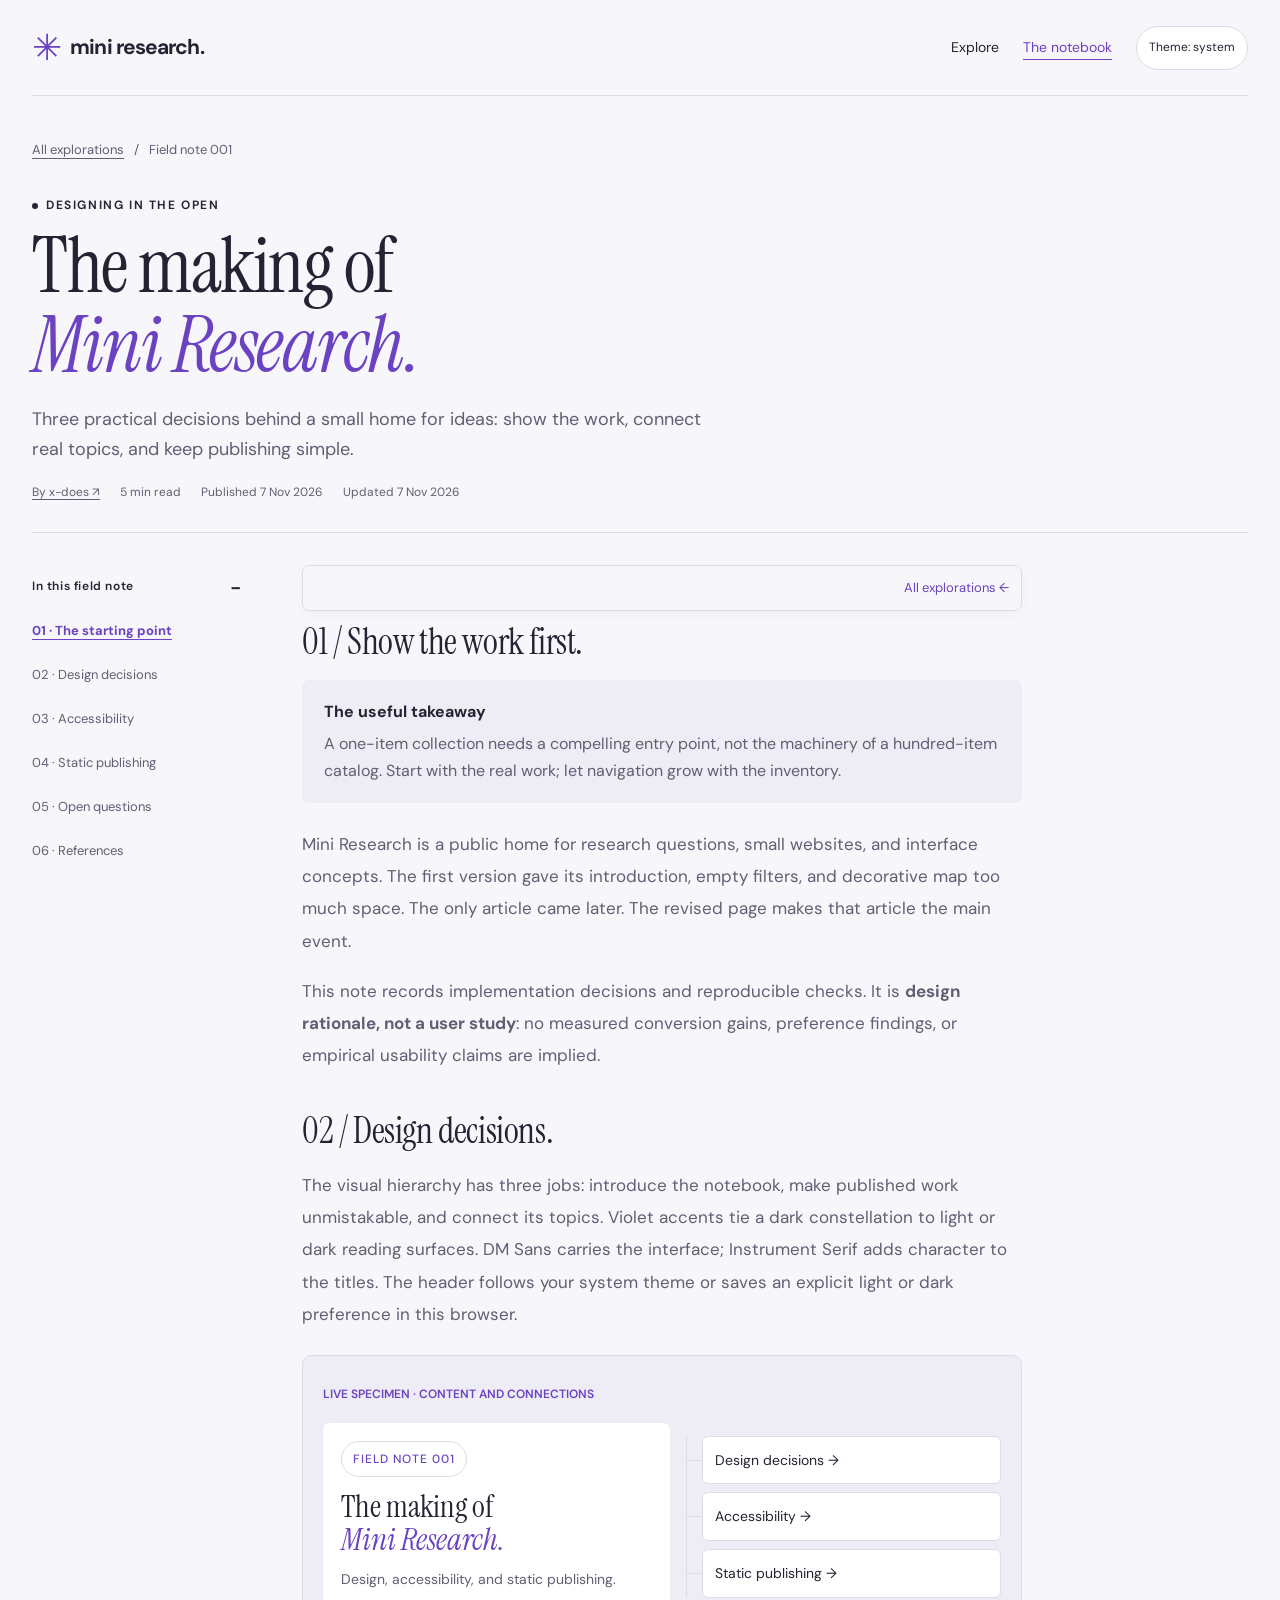
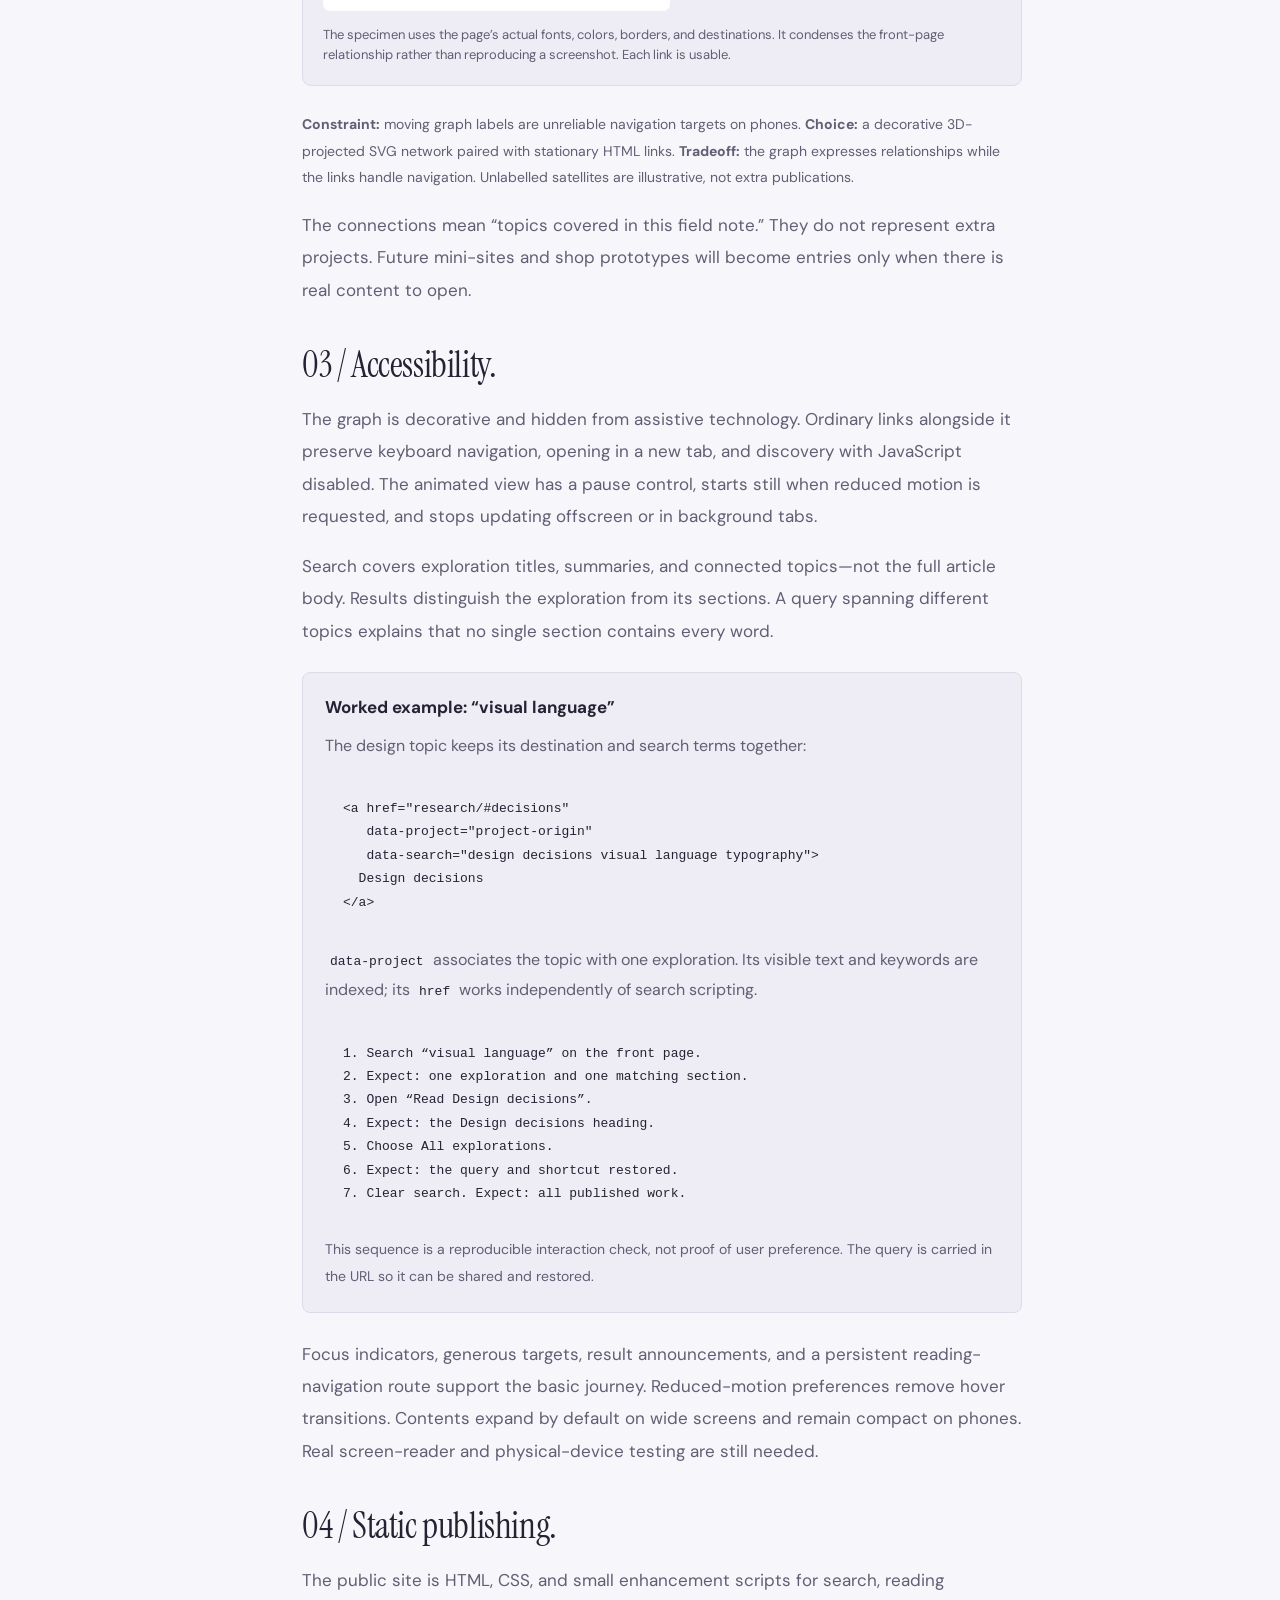
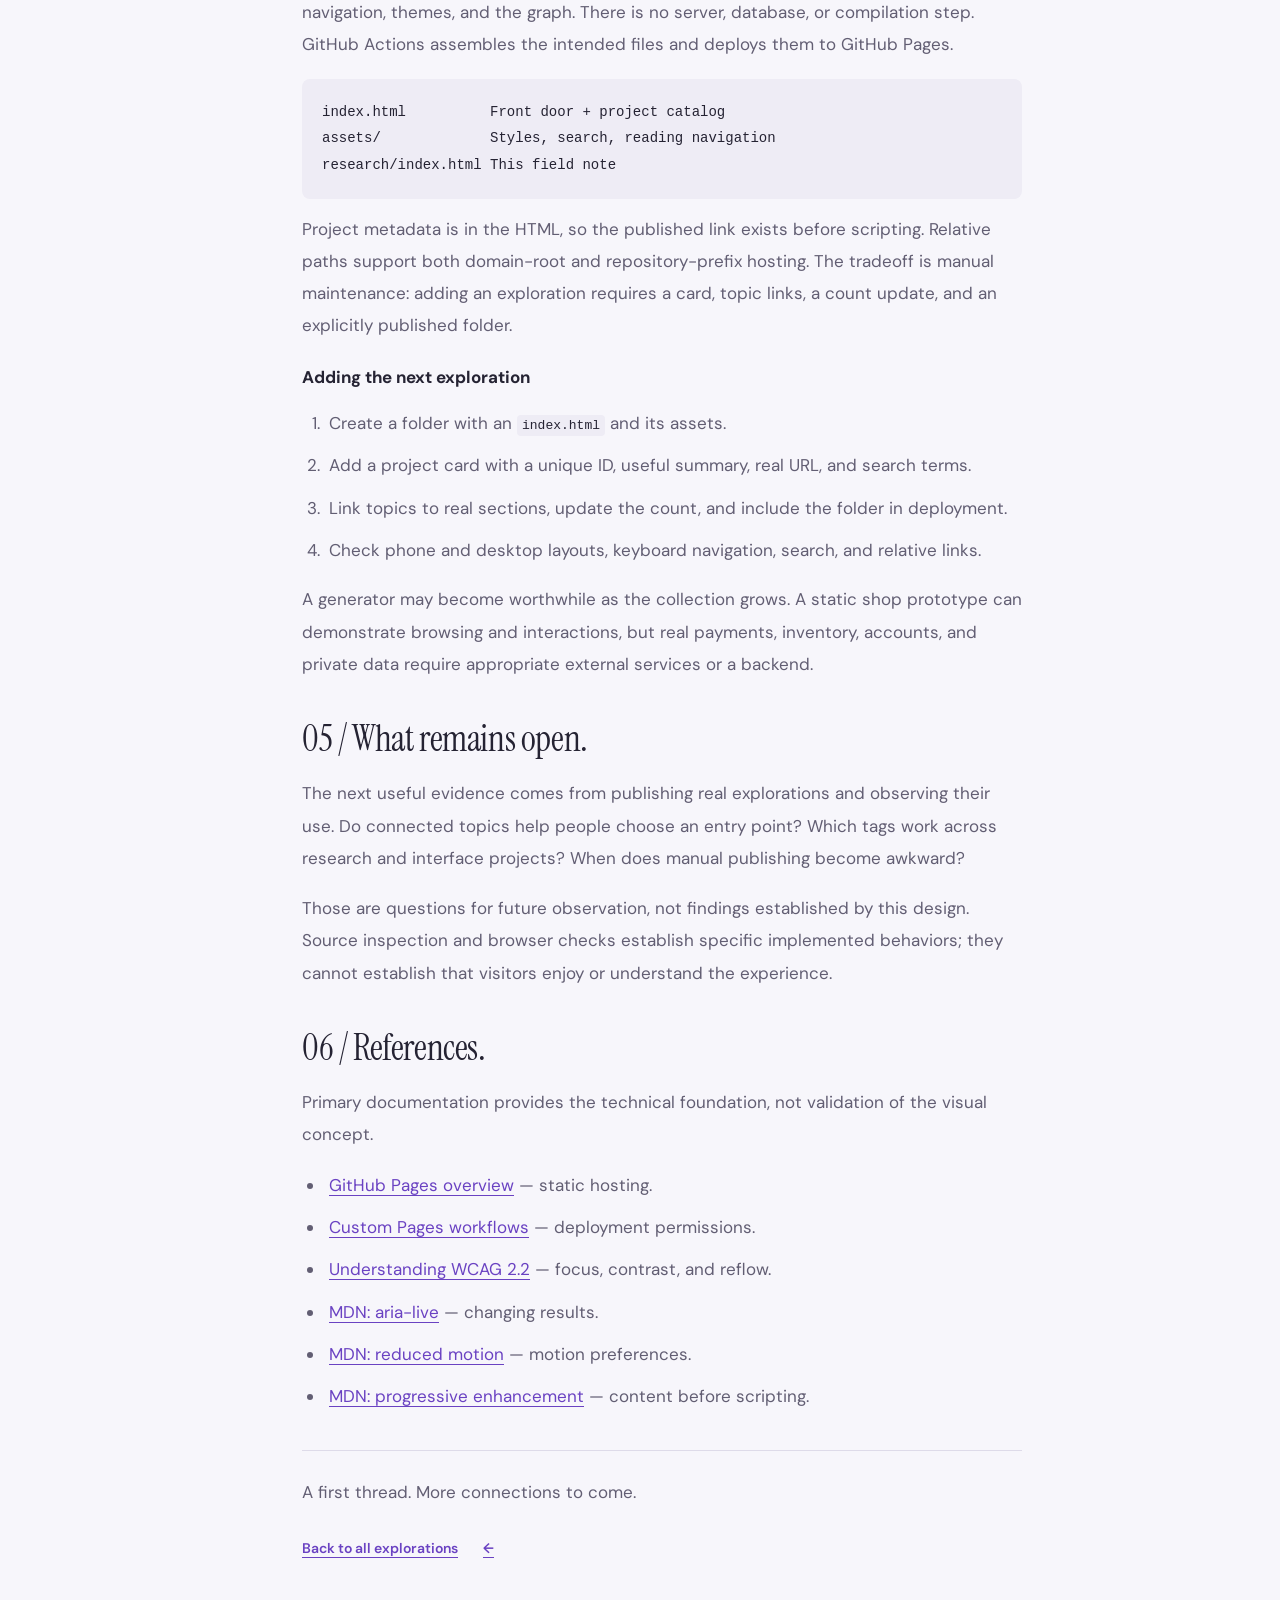
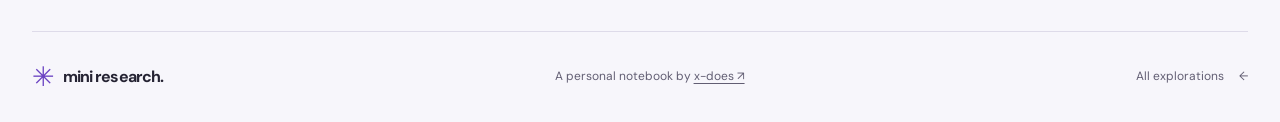
==== commit 7ce0d58e: "Modernize landing with shared themes and animated knowledge graph" ====
--- a/research/index.html
+++ b/research/index.html
@@ -4,20 +4,20 @@
   <meta charset="utf-8"><meta name="viewport" content="width=device-width, initial-scale=1">
   <meta name="description" content="An inspectable design rationale: content-first composition, accessible topic links, search tradeoffs, and static publishing.">
   <meta name="theme-color" content="#f5f3ed"><title>The making of Mini Research — Field note 001</title>
-  <link rel="icon" href="../assets/favicon.svg" type="image/svg+xml"><link rel="stylesheet" href="../assets/style.css">
+  <link rel="icon" href="../assets/favicon.svg" type="image/svg+xml"><script src="../assets/theme.js"></script><link rel="stylesheet" href="../assets/style.css"><link rel="stylesheet" href="../assets/modern.css">
   <script src="../assets/article.js" defer></script>
 </head>
 <body>
   <a class="skip-link" href="#article">Skip to article</a>
-  <header class="site-header wrap"><a class="wordmark" href="../"><span class="brand-symbol" aria-hidden="true">✳</span> mini research.</a><nav aria-label="Main navigation"><a href="../#explore">Explore</a><a href="./" aria-current="page">Making this site</a><a class="github-link" href="https://github.com/x-does/mini_research">GitHub ↗</a></nav></header>
+  <header class="site-header wrap"><a class="wordmark" href="../"><span class="brand-symbol" aria-hidden="true">✳</span> mini research.</a><nav aria-label="Main navigation"><a href="../#explore">Explore</a><a class="about-link" href="./" aria-current="page">The notebook</a><button class="theme-toggle" type="button" hidden>Theme: system</button></nav></header>
   <main class="wrap">
     <header class="article-header"><div class="breadcrumb"><a href="../#explore">All explorations</a><span>/</span><span>Field note 001</span></div><div class="eyebrow"><span class="status-dot"></span> DESIGNING IN THE OPEN</div><h1>The making of<br><em>Mini Research.</em></h1><p class="article-deck">Three practical decisions behind a small home for ideas: show the work, connect real topics, and keep publishing simple.</p><div class="article-meta"><a href="https://github.com/x-does">By x-does ↗</a><span>5 min read</span><span>Published <time datetime="2026-11-07">7 Nov 2026</time></span><span>Updated <time datetime="2026-11-07">7 Nov 2026</time></span></div></header>
     <div class="article-layout"><details class="toc" id="contents"><summary>In this field note</summary><a href="#starting-point">01 · The starting point</a><a href="#decisions">02 · Design decisions</a><a href="#accessibility">03 · Accessibility</a><a href="#foundation">04 · Static publishing</a><a href="#questions">05 · Open questions</a><a href="#references">06 · References</a></details>
       <article class="prose" id="article">
         <nav class="reading-navigation" aria-label="Reading navigation"><a href="#contents">Contents ↑</a><a href="../#explore">All explorations ←</a></nav>
         <section id="starting-point"><h2>01 / Show the work first.</h2><div class="learning-summary"><strong>The useful takeaway</strong><p>A one-item collection needs a compelling entry point, not the machinery of a hundred-item catalog. Start with the real work; let navigation grow with the inventory.</p></div><p>Mini Research is a public home for research questions, small websites, and interface concepts. The first version gave its introduction, empty filters, and decorative map too much space. The only article came later. The revised page makes that article the main event.</p><p>This note records implementation decisions and reproducible checks. It is <strong>design rationale, not a user study</strong>: no measured conversion gains, preference findings, or empirical usability claims are implied.</p></section>
-        <section id="decisions"><h2>02 / Design decisions.</h2><p>The visual hierarchy has three jobs: make the published work unmistakable, explain its topics, and leave everything else quiet. A dark forest-green feature contrasts with warm paper; lime marks the reading action. Instrument Serif supplies character while DM Sans carries descriptions and controls.</p><figure class="design-specimen"><span class="specimen-label">LIVE SPECIMEN · CONTENT AND CONNECTIONS</span><div class="specimen-live"><div class="specimen-feature"><span class="pill">FIELD NOTE 001</span><h3>The making of<br><em>Mini Research.</em></h3><p>Design, accessibility, and static publishing.</p></div><div class="specimen-topics"><a href="#decisions">Design decisions →</a><a href="#accessibility">Accessibility →</a><a href="#foundation">Static publishing →</a></div></div><figcaption>The specimen uses the page’s actual fonts, colors, borders, and destinations. It condenses the front-page relationship rather than reproducing a screenshot. Each link is usable.</figcaption></figure><p class="specimen-annotations"><strong>Constraint:</strong> narrow screens cannot comfortably fit floating topics around a central title. <strong>Choice:</strong> full-width connected links on phones, spatial relationships on wide screens. <strong>Tradeoff:</strong> less graph-like expression in exchange for readable labels and reliable targets.</p><p id="connected">The connections mean “topics covered in this field note.” They do not represent extra projects. Future mini-sites and shop prototypes will become entries only when there is real content to open.</p></section>
-        <section id="accessibility"><h2>03 / Accessibility.</h2><p>The map uses ordinary links instead of a canvas. That gives up dragging, but preserves keyboard navigation, opening in a new tab, and discovery with JavaScript disabled. For three destinations, those capabilities matter more than simulation.</p><p>Search covers exploration titles, summaries, and connected topics—not the full article body. Results distinguish the exploration from its sections. A query spanning different topics explains that no single section contains every word.</p><figure class="worked-example"><h3>Worked example: “visual language”</h3><p>The design topic keeps its destination and search terms together:</p><pre>&lt;a href="research/#decisions"
+        <section id="decisions"><h2>02 / Design decisions.</h2><p>The visual hierarchy has three jobs: introduce the notebook, make published work unmistakable, and connect its topics. Violet accents tie a dark constellation to light or dark reading surfaces. DM Sans carries the interface; Instrument Serif adds character to the titles. The header follows your system theme or saves an explicit light or dark preference in this browser.</p><figure class="design-specimen"><span class="specimen-label">LIVE SPECIMEN · CONTENT AND CONNECTIONS</span><div class="specimen-live"><div class="specimen-feature"><span class="pill">FIELD NOTE 001</span><h3>The making of<br><em>Mini Research.</em></h3><p>Design, accessibility, and static publishing.</p></div><div class="specimen-topics"><a href="#decisions">Design decisions →</a><a href="#accessibility">Accessibility →</a><a href="#foundation">Static publishing →</a></div></div><figcaption>The specimen uses the page’s actual fonts, colors, borders, and destinations. It condenses the front-page relationship rather than reproducing a screenshot. Each link is usable.</figcaption></figure><p class="specimen-annotations"><strong>Constraint:</strong> moving graph labels are unreliable navigation targets on phones. <strong>Choice:</strong> a decorative 3D-projected SVG network paired with stationary HTML links. <strong>Tradeoff:</strong> the graph expresses relationships while the links handle navigation. Unlabelled satellites are illustrative, not extra publications.</p><p id="connected">The connections mean “topics covered in this field note.” They do not represent extra projects. Future mini-sites and shop prototypes will become entries only when there is real content to open.</p></section>
+        <section id="accessibility"><h2>03 / Accessibility.</h2><p>The graph is decorative and hidden from assistive technology. Ordinary links alongside it preserve keyboard navigation, opening in a new tab, and discovery with JavaScript disabled. The animated view has a pause control, starts still when reduced motion is requested, and stops updating offscreen or in background tabs.</p><p>Search covers exploration titles, summaries, and connected topics—not the full article body. Results distinguish the exploration from its sections. A query spanning different topics explains that no single section contains every word.</p><figure class="worked-example"><h3>Worked example: “visual language”</h3><p>The design topic keeps its destination and search terms together:</p><pre>&lt;a href="research/#decisions"
    data-project="project-origin"
    data-search="design decisions visual language typography"&gt;
   Design decisions
@@ -28,7 +28,7 @@
 5. Choose All explorations.
 6. Expect: the query and shortcut restored.
 7. Clear search. Expect: all published work.</pre><figcaption>This sequence is a reproducible interaction check, not proof of user preference. The query is carried in the URL so it can be shared and restored.</figcaption></figure><p>Focus indicators, generous targets, result announcements, and a persistent reading-navigation route support the basic journey. Reduced-motion preferences remove hover transitions. Contents expand by default on wide screens and remain compact on phones. Real screen-reader and physical-device testing are still needed.</p></section>
-        <section id="foundation"><h2>04 / Static publishing.</h2><p>The public site is HTML, CSS, and two small enhancement scripts. There is no server, database, or compilation step. GitHub Actions assembles the intended files and deploys them to GitHub Pages.</p><pre class="site-structure" aria-label="Public site structure">index.html          Front door + project catalog
+        <section id="foundation"><h2>04 / Static publishing.</h2><p>The public site is HTML, CSS, and small enhancement scripts for search, reading navigation, themes, and the graph. There is no server, database, or compilation step. GitHub Actions assembles the intended files and deploys them to GitHub Pages.</p><pre class="site-structure" aria-label="Public site structure">index.html          Front door + project catalog
 assets/             Styles, search, reading navigation
 research/index.html This field note</pre><p>Project metadata is in the HTML, so the published link exists before scripting. Relative paths support both domain-root and repository-prefix hosting. The tradeoff is manual maintenance: adding an exploration requires a card, topic links, a count update, and an explicitly published folder.</p><h3>Adding the next exploration</h3><ol><li>Create a folder with an <code>index.html</code> and its assets.</li><li>Add a project card with a unique ID, useful summary, real URL, and search terms.</li><li>Link topics to real sections, update the count, and include the folder in deployment.</li><li>Check phone and desktop layouts, keyboard navigation, search, and relative links.</li></ol><p>A generator may become worthwhile as the collection grows. A static shop prototype can demonstrate browsing and interactions, but real payments, inventory, accounts, and private data require appropriate external services or a backend.</p></section>
         <section id="questions"><h2>05 / What remains open.</h2><p>The next useful evidence comes from publishing real explorations and observing their use. Do connected topics help people choose an entry point? Which tags work across research and interface projects? When does manual publishing become awkward?</p><p>Those are questions for future observation, not findings established by this design. Source inspection and browser checks establish specific implemented behaviors; they cannot establish that visitors enjoy or understand the experience.</p></section>
--- a/assets/modern.css
+++ b/assets/modern.css
@@ -0,0 +1,12 @@
+/* Modern skin shared by the atlas and reading room. Mobile is the base layout. */
+.empty-state{background:var(--surface-alt);color:var(--ink)}.empty-state p{color:var(--muted)}.skip-link{background:var(--ink);color:var(--paper)}
+:root{color-scheme:light;--paper:#f7f6fb;--surface:#fff;--surface-alt:#eeecf5;--ink:#252333;--muted:#625e73;--line:#dedbe9;--green:#6a42c2;--lime:#d6c5ff}
+@media(prefers-color-scheme:dark){:root:not([data-theme=light]){color-scheme:dark;--paper:#101019;--surface:#181822;--surface-alt:#20202e;--ink:#f0edf8;--muted:#aaa6bd;--line:#30303f;--green:#bba2ff}}
+:root[data-theme=dark]{color-scheme:dark;--paper:#101019;--surface:#181822;--surface-alt:#20202e;--ink:#f0edf8;--muted:#aaa6bd;--line:#30303f;--green:#bba2ff}
+.wrap{width:min(1240px,calc(100% - 40px))}a:focus-visible,button:focus-visible,input:focus-visible,summary:focus-visible{outline-color:var(--green)}::selection{background:#c5afff;color:#191322}.site-header{height:auto;min-height:82px;gap:12px}.site-header nav{gap:14px}.site-header .wordmark{font-size:18px}.site-header .about-link{display:none}.theme-toggle{font-size:12px;padding:9px 12px;min-height:44px;border:1px solid var(--line);border-radius:24px;background:var(--surface);white-space:nowrap}.theme-toggle:hover{border-color:var(--green)}.hero{display:grid;gap:30px;padding:38px 0 28px;align-items:center}.hero .eyebrow{display:flex;font-size:10px;letter-spacing:1.5px;color:var(--green);margin-bottom:20px}.hero h1{font:500 clamp(44px,10vw,76px)/1.04 var(--sans);letter-spacing:-2.8px}.hero h1 em{font-family:var(--serif);font-weight:400;font-size:1.16em;letter-spacing:-1px}.hero-deck{max-width:410px;color:var(--muted);font-size:16px;line-height:1.8;margin:24px 0}.hero-actions{display:flex;flex-wrap:wrap;align-items:center;gap:10px 22px}.button-primary{display:inline-flex;gap:20px;align-items:center;justify-content:center;min-height:48px;padding:12px 19px;background:#bfa5ff;color:#221537;border:1px solid transparent;border-radius:8px;font-size:14px;font-weight:600}.button-primary:hover{background:#d1beff}.hero-actions .text-link{font-size:13px;min-height:44px;display:inline-flex;align-items:center}.hero-footnote{color:var(--muted);font-size:11px;margin:24px 0 0}.graph-panel{background:radial-gradient(ellipse at 50% 50%,#272039 0%,#171721 62%);border:1px solid #353041;border-radius:16px;color:#ddd6f0;overflow:hidden;min-width:0}.graph-topline,.graph-bottomline{display:flex;justify-content:space-between;align-items:center;gap:12px;padding:16px 18px;font-size:9px;color:#c4bcd6;letter-spacing:1.2px}.graph-topline{border-bottom:1px solid #ffffff09}.graph-live{display:none;letter-spacing:0;font-size:10px;align-items:center;gap:6px}.graph-live .status-dot{color:#83dbc1}.graph-stage{position:relative;aspect-ratio:640/460;background-image:radial-gradient(#9e86bc24 .7px,transparent .7px);background-size:22px 22px}.graph-stage svg{display:none;width:100%;height:100%;position:absolute;inset:0}.graph-ready svg{display:block}.graph-fallback{position:absolute;inset:0;display:flex;align-items:center;justify-content:center;flex-direction:column;text-align:center;font-size:70px;color:#b69aff}.graph-fallback span{font-size:14px;color:#ddd6f0}.graph-ready .graph-fallback{display:none}.graph-label{font:12px var(--sans);fill:#e4deef;paint-order:stroke;stroke:#1b1927;stroke-width:5px;stroke-linejoin:round}.graph-root-label{font-size:16px;font-weight:600}.graph-axis{position:absolute;bottom:8px;left:18px;color:#9387a8;font:10px/1.4 monospace}.graph-bottomline{letter-spacing:0;font-size:10px;border-top:1px solid #ffffff09;padding-block:6px;min-height:56px}.graph-bottomline button{background:transparent;border:0;min-height:44px;color:#d6c5ff;font-size:11px;padding:0 4px}
+.connections{padding:22px 0 28px;border-bottom:1px solid var(--line)}.connections h2{font-size:12px;font-weight:500;color:var(--muted);margin:0 0 12px}.connection-links{display:flex;gap:8px;flex-wrap:wrap}.connection-links a{display:flex;align-items:center;gap:8px;border:1px solid var(--line);background:var(--surface);padding:9px 12px;border-radius:24px;font-size:12px;min-height:44px}.connection-links a:hover{border-color:var(--green)}.connection-dot{width:6px;height:6px;border-radius:50%;background:currentColor}.violet{color:#9472df}.mint{color:#32846a}.peach{color:#b87741}.blue{color:#638bc4}.connections>p{color:var(--muted);font-size:11px;margin:14px 0 0}.explore{padding-top:32px}.collection-bar{display:block;margin-bottom:12px}.collection-bar h2{font-size:24px;font-weight:500;letter-spacing:-.8px;margin-bottom:14px}.count-badge{font-size:11px;background:var(--surface-alt);color:var(--muted);border:1px solid var(--line);border-radius:6px}.search-controls{width:100%}.search-box{background:var(--surface);border-color:var(--line);border-radius:8px;min-height:48px}.search-box input{color:var(--ink)}.search-box input::placeholder{color:var(--muted)}.search-box svg{stroke:var(--muted)}.feature-layout{grid-template-columns:1fr;gap:16px}.feature-link{background:var(--surface);color:var(--ink);border:1px solid var(--line);border-radius:12px;padding:24px;min-height:365px;display:flex;flex-direction:column}.feature-link:hover{border-color:var(--green)}.feature-link:focus-visible{outline-color:var(--green)}.feature-top,.feature-bottom{color:var(--ink)}.pill{color:var(--green);border-color:var(--line);font-size:10px;letter-spacing:1px;background:transparent}.feature-time{color:var(--muted);font-size:12px}.feature-content{margin:30px 0;flex:1}.feature-kicker{display:block;font-size:10px;letter-spacing:1.4px;color:var(--muted)}.feature-content h3{font-family:var(--sans);font-size:34px;font-weight:500;line-height:1.15;letter-spacing:-1px;margin:16px 0}.feature-content h3 em{font-family:var(--serif);color:var(--green);font-size:1.2em;font-weight:400}.feature-content p{color:var(--muted);font-size:15px;line-height:1.8;max-width:400px}.feature-bottom{border-color:var(--line);font-size:13px}.feature-number{color:var(--muted);font-size:28px}.topic-map{background:var(--surface-alt);border:1px solid var(--line);border-radius:12px;padding:24px;min-height:0}.map-heading h3{font-size:16px}.map-index{color:var(--muted)}.topic-canvas{display:flex;flex-direction:column;gap:10px;min-height:0;margin:20px 0 0;padding:0;border:0}.map-center,.map-lines{display:none}.topic-node{position:relative;inset:auto;width:100%;min-height:66px;padding:10px 14px;box-shadow:none;background:var(--surface);border:1px solid var(--line);border-radius:8px}.topic-node:before{display:none}.topic-icon{display:block;color:var(--green)}.topic-node small,.topic-arrow{color:var(--muted)}.topic-node>span:nth-child(2){font-size:14px}.topic-node small{font-size:12px}.topic-match{border:2px solid var(--green);background:var(--surface)}.map-description,.map-caption{color:var(--muted);font-size:12px}.section-results a{background:var(--surface-alt);border-color:var(--line)}.section-results a:hover{background:var(--surface)}.next-section{margin-top:38px;padding:34px 0}.next-intro h2{font-size:34px}.next-copy p{color:var(--muted);font-size:15px}.site-footer{color:var(--muted)}
+/* Remove fixed paper/green colors from the shared article components. */
+.prose p,.prose ul,.prose ol{color:var(--muted)}.prose a{color:var(--green)}.prose code,.prose pre,.learning-summary,.worked-example,.design-specimen,.note-box{background:var(--surface-alt);color:var(--ink);border-color:var(--line)}.specimen-live{background:var(--paper);border-color:var(--line)}.specimen-feature{background:var(--surface);color:var(--ink)}.specimen-feature h3 em{color:var(--green)}.specimen-feature p{color:var(--muted)}.specimen-topics{border-color:var(--line)}.specimen-topics a,.specimen-diagram div{background:var(--surface);color:var(--ink);border-color:var(--line)}.specimen-topics a:before{border-color:var(--line)}.specimen-diagram strong{color:var(--green)}.reading-navigation{background:var(--paper);border-color:var(--line)}
+@media(min-width:600px){.wrap{width:min(1240px,calc(100% - 64px))}.site-header .about-link{display:flex}.site-header nav{gap:24px}.site-header .wordmark{font-size:21px}.hero{padding-top:54px}.graph-live{display:flex}.collection-bar{display:flex;justify-content:space-between;align-items:center}.collection-bar h2{margin:0}.search-controls{width:300px}.feature-content h3{font-size:42px}}
+@media(min-width:1000px){.site-header{min-height:96px}.hero{grid-template-columns:1fr 1.05fr;gap:48px;padding:64px 0 40px}.hero h1{font-size:clamp(60px,5.8vw,80px)}.hero-footnote{margin-top:30px}.connections{display:grid;grid-template-columns:170px 1fr;align-items:center}.connections h2{margin:0}.connections>p{grid-column:2}.explore{padding-top:38px}.collection-bar h2{font-size:27px}.feature-layout{grid-template-columns:1.35fr 1fr;gap:22px}.feature-link{min-height:410px;padding:30px 34px}.feature-content h3{font-size:44px}.topic-map{padding:26px 30px}.topic-canvas{margin-top:24px}.topic-node{min-height:72px}.next-section{padding:44px 0;margin-top:44px}}
+@media(max-width:370px){.wrap{width:calc(100% - 32px)}.site-header{padding:10px 0;min-height:0}.site-header nav{width:100%;justify-content:space-between;gap:10px}.site-header .about-link{display:flex}.hero{padding-top:28px}.hero h1{font-size:43px}.hero .eyebrow{font-size:9px;letter-spacing:1px}.feature-link,.topic-map{padding:20px}.graph-label{font-size:14px}.graph-topline{font-size:8px}}
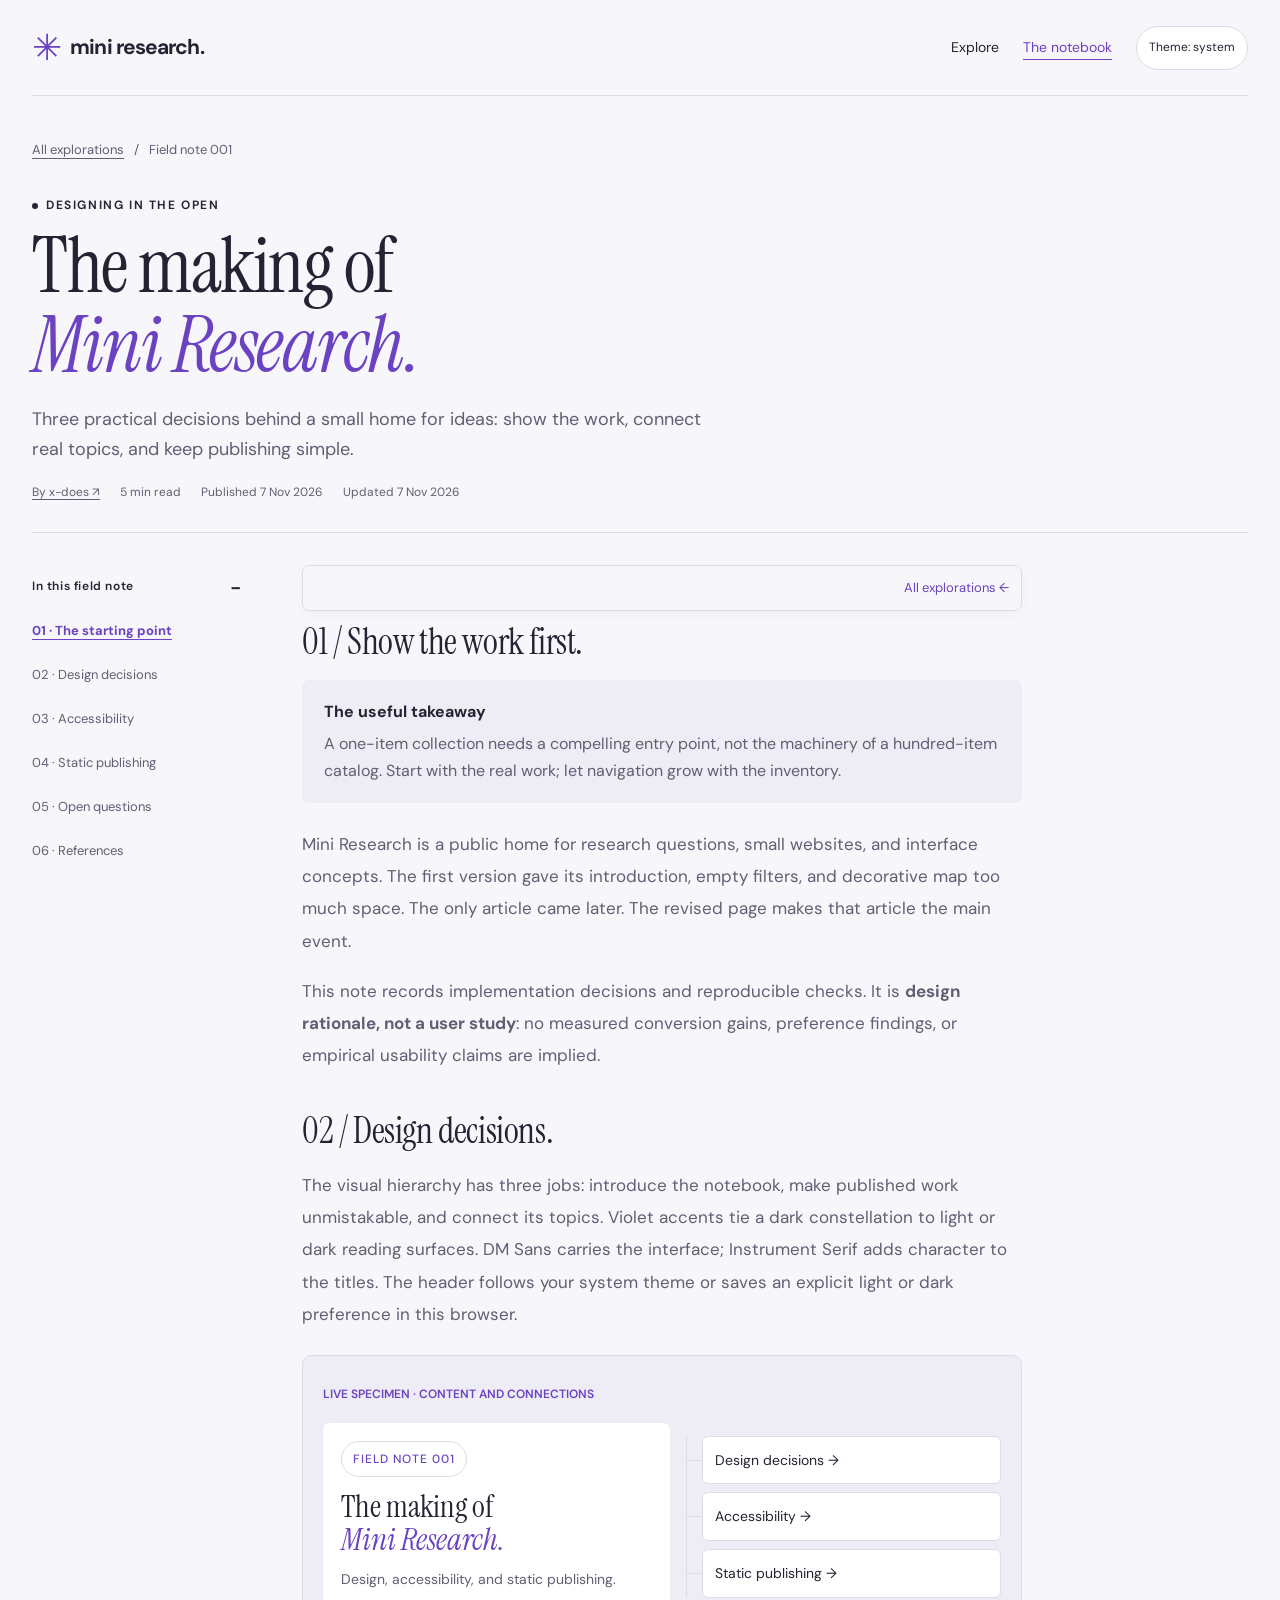
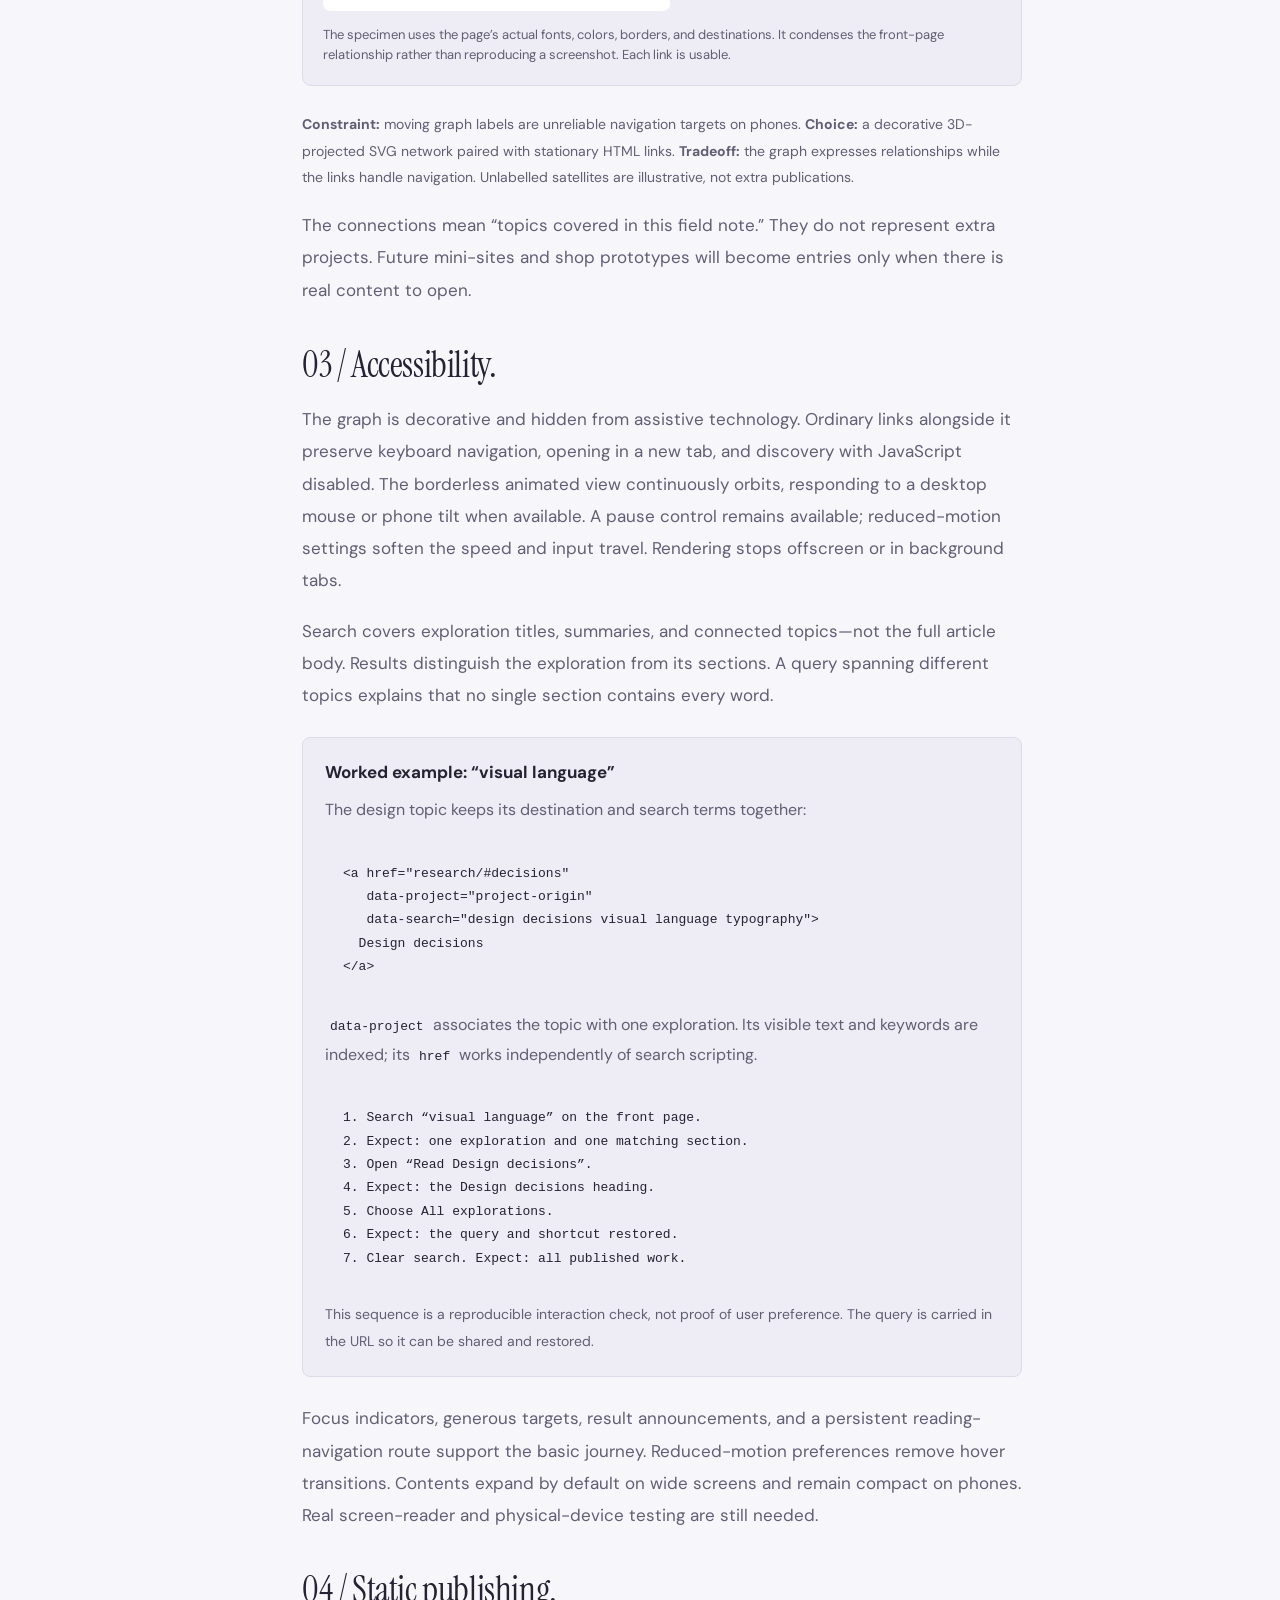
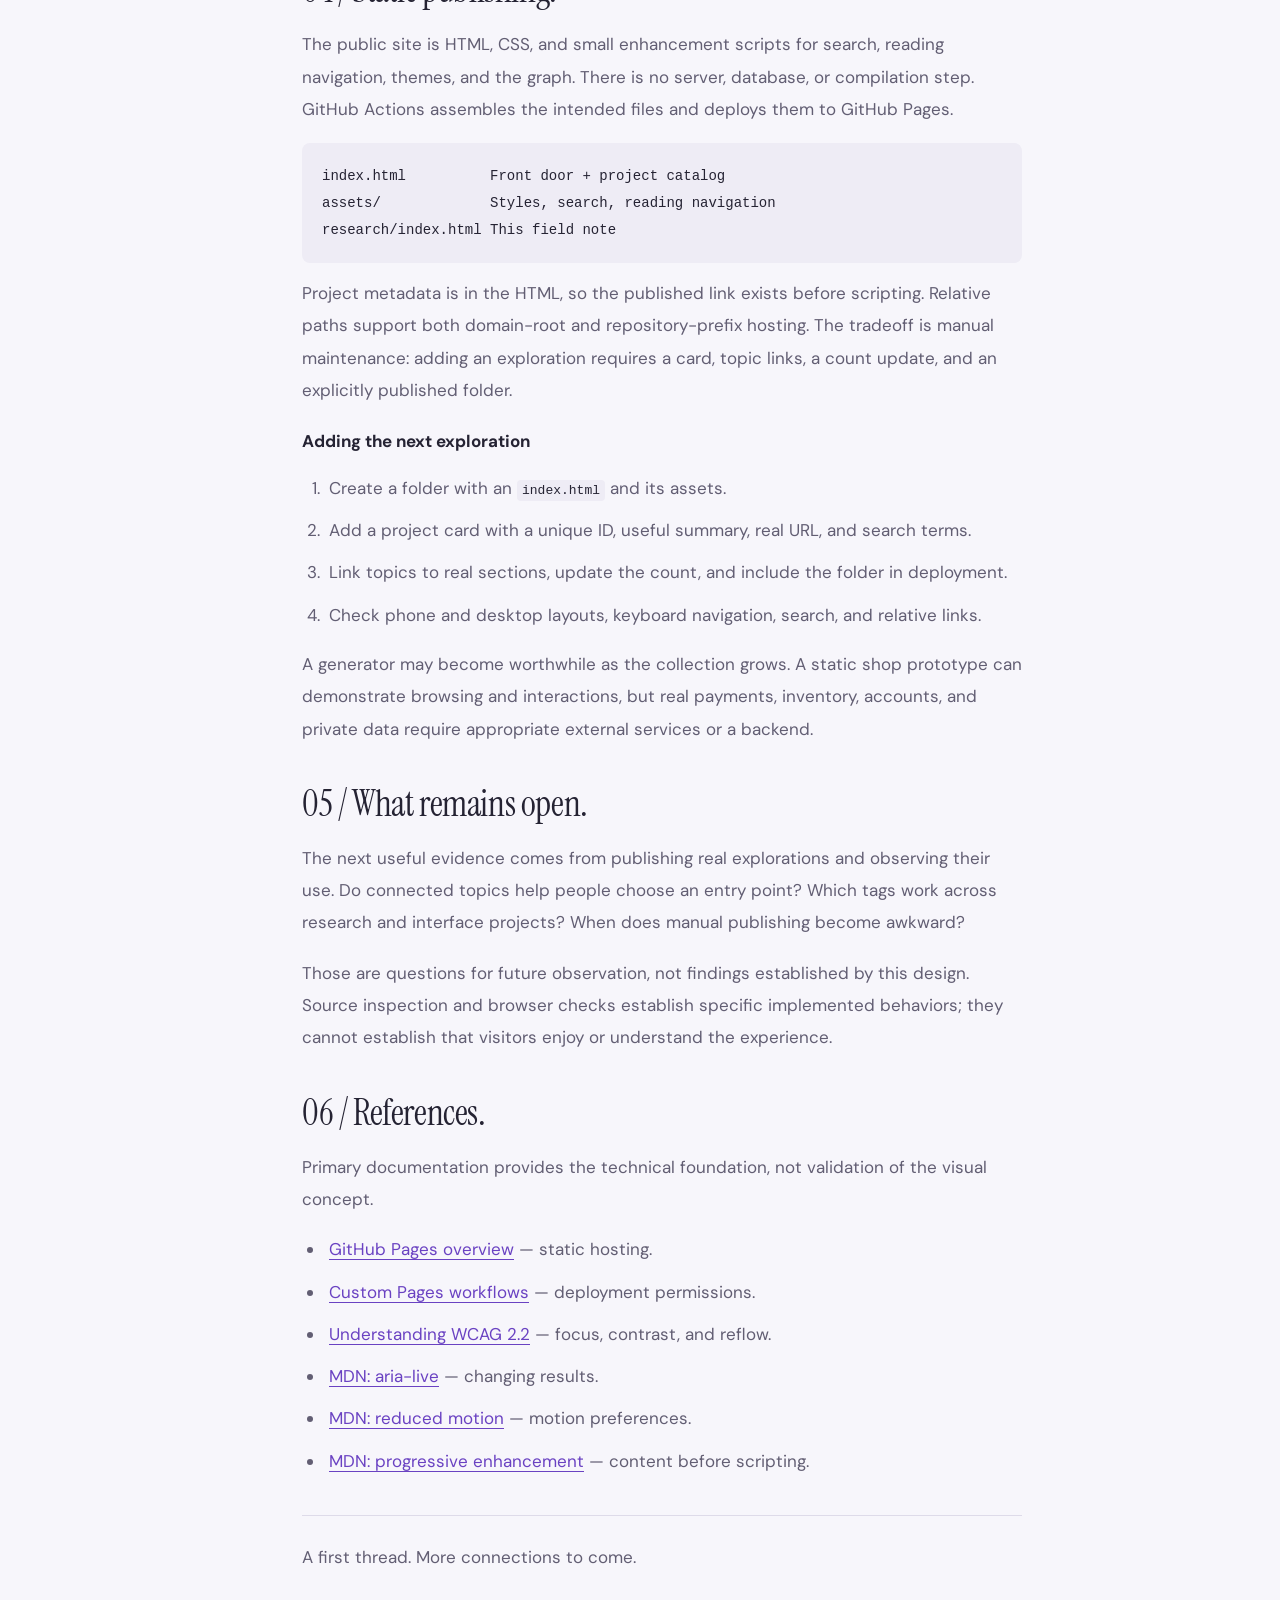
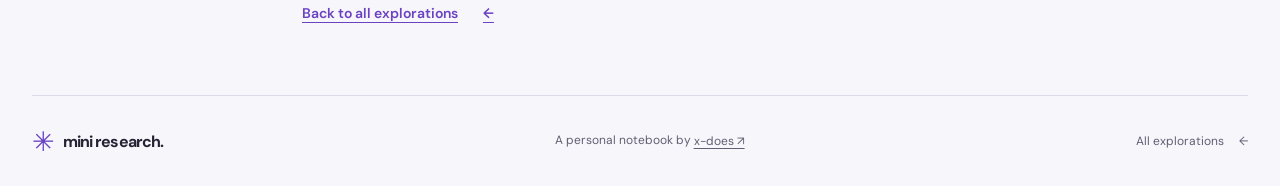
==== commit dd216300: "Expand integrated graph with mouse and phone tilt motion" ====
--- a/research/index.html
+++ b/research/index.html
@@ -17,7 +17,7 @@
         <nav class="reading-navigation" aria-label="Reading navigation"><a href="#contents">Contents ↑</a><a href="../#explore">All explorations ←</a></nav>
         <section id="starting-point"><h2>01 / Show the work first.</h2><div class="learning-summary"><strong>The useful takeaway</strong><p>A one-item collection needs a compelling entry point, not the machinery of a hundred-item catalog. Start with the real work; let navigation grow with the inventory.</p></div><p>Mini Research is a public home for research questions, small websites, and interface concepts. The first version gave its introduction, empty filters, and decorative map too much space. The only article came later. The revised page makes that article the main event.</p><p>This note records implementation decisions and reproducible checks. It is <strong>design rationale, not a user study</strong>: no measured conversion gains, preference findings, or empirical usability claims are implied.</p></section>
         <section id="decisions"><h2>02 / Design decisions.</h2><p>The visual hierarchy has three jobs: introduce the notebook, make published work unmistakable, and connect its topics. Violet accents tie a dark constellation to light or dark reading surfaces. DM Sans carries the interface; Instrument Serif adds character to the titles. The header follows your system theme or saves an explicit light or dark preference in this browser.</p><figure class="design-specimen"><span class="specimen-label">LIVE SPECIMEN · CONTENT AND CONNECTIONS</span><div class="specimen-live"><div class="specimen-feature"><span class="pill">FIELD NOTE 001</span><h3>The making of<br><em>Mini Research.</em></h3><p>Design, accessibility, and static publishing.</p></div><div class="specimen-topics"><a href="#decisions">Design decisions →</a><a href="#accessibility">Accessibility →</a><a href="#foundation">Static publishing →</a></div></div><figcaption>The specimen uses the page’s actual fonts, colors, borders, and destinations. It condenses the front-page relationship rather than reproducing a screenshot. Each link is usable.</figcaption></figure><p class="specimen-annotations"><strong>Constraint:</strong> moving graph labels are unreliable navigation targets on phones. <strong>Choice:</strong> a decorative 3D-projected SVG network paired with stationary HTML links. <strong>Tradeoff:</strong> the graph expresses relationships while the links handle navigation. Unlabelled satellites are illustrative, not extra publications.</p><p id="connected">The connections mean “topics covered in this field note.” They do not represent extra projects. Future mini-sites and shop prototypes will become entries only when there is real content to open.</p></section>
-        <section id="accessibility"><h2>03 / Accessibility.</h2><p>The graph is decorative and hidden from assistive technology. Ordinary links alongside it preserve keyboard navigation, opening in a new tab, and discovery with JavaScript disabled. The animated view has a pause control, starts still when reduced motion is requested, and stops updating offscreen or in background tabs.</p><p>Search covers exploration titles, summaries, and connected topics—not the full article body. Results distinguish the exploration from its sections. A query spanning different topics explains that no single section contains every word.</p><figure class="worked-example"><h3>Worked example: “visual language”</h3><p>The design topic keeps its destination and search terms together:</p><pre>&lt;a href="research/#decisions"
+        <section id="accessibility"><h2>03 / Accessibility.</h2><p>The graph is decorative and hidden from assistive technology. Ordinary links alongside it preserve keyboard navigation, opening in a new tab, and discovery with JavaScript disabled. The borderless animated view continuously orbits, responding to a desktop mouse or phone tilt when available. A pause control remains available; reduced-motion settings soften the speed and input travel. Rendering stops offscreen or in background tabs.</p><p>Search covers exploration titles, summaries, and connected topics—not the full article body. Results distinguish the exploration from its sections. A query spanning different topics explains that no single section contains every word.</p><figure class="worked-example"><h3>Worked example: “visual language”</h3><p>The design topic keeps its destination and search terms together:</p><pre>&lt;a href="research/#decisions"
    data-project="project-origin"
    data-search="design decisions visual language typography"&gt;
   Design decisions
--- a/assets/modern.css
+++ b/assets/modern.css
@@ -10,3 +10,17 @@
 @media(min-width:600px){.wrap{width:min(1240px,calc(100% - 64px))}.site-header .about-link{display:flex}.site-header nav{gap:24px}.site-header .wordmark{font-size:21px}.hero{padding-top:54px}.graph-live{display:flex}.collection-bar{display:flex;justify-content:space-between;align-items:center}.collection-bar h2{margin:0}.search-controls{width:300px}.feature-content h3{font-size:42px}}
 @media(min-width:1000px){.site-header{min-height:96px}.hero{grid-template-columns:1fr 1.05fr;gap:48px;padding:64px 0 40px}.hero h1{font-size:clamp(60px,5.8vw,80px)}.hero-footnote{margin-top:30px}.connections{display:grid;grid-template-columns:170px 1fr;align-items:center}.connections h2{margin:0}.connections>p{grid-column:2}.explore{padding-top:38px}.collection-bar h2{font-size:27px}.feature-layout{grid-template-columns:1.35fr 1fr;gap:22px}.feature-link{min-height:410px;padding:30px 34px}.feature-content h3{font-size:44px}.topic-map{padding:26px 30px}.topic-canvas{margin-top:24px}.topic-node{min-height:72px}.next-section{padding:44px 0;margin-top:44px}}
 @media(max-width:370px){.wrap{width:calc(100% - 32px)}.site-header{padding:10px 0;min-height:0}.site-header nav{width:100%;justify-content:space-between;gap:10px}.site-header .about-link{display:flex}.hero{padding-top:28px}.hero h1{font-size:43px}.hero .eyebrow{font-size:9px;letter-spacing:1px}.feature-link,.topic-map{padding:20px}.graph-label{font-size:14px}.graph-topline{font-size:8px}}
+/* The constellation is part of the page, not an inset card. */
+.hero{position:relative;isolation:isolate;gap:10px;padding-bottom:12px}
+.hero:before{content:'';position:absolute;inset:15% -12px 0;z-index:-1;pointer-events:none;background:radial-gradient(ellipse at 65% 55%,#9b73eb16,transparent 65%)}
+.graph-panel{background:none;border:0;border-radius:0;overflow:visible;color:var(--ink)}
+.graph-topline,.graph-bottomline{border:0;padding-inline:0;color:var(--muted)}
+.graph-topline{padding-block:12px;font-size:9px}
+.graph-stage{height:clamp(330px,48svh,560px);aspect-ratio:auto;background:none}
+.graph-stage svg{overflow:visible}
+.graph-label{fill:var(--ink);stroke:var(--paper)}
+.graph-fallback span{color:var(--muted)}
+.graph-bottomline{font-size:10px;flex-wrap:wrap;gap:0 12px}
+.graph-bottomline button{color:var(--green);padding-inline:8px}
+.graph-controls{display:flex;align-items:center;gap:8px;margin-left:auto}
+@media(min-width:1000px){.hero{width:min(1500px,calc(100% - 64px));grid-template-columns:minmax(0,.8fr) minmax(0,1.5fr);gap:16px;min-height:710px;padding:36px 0 24px}.hero-copy{padding-left:max(0px,calc((100vw - 1304px)/2));position:relative;z-index:1}.hero h1{font-size:clamp(58px,5.2vw,80px)}.graph-stage{height:clamp(520px,67svh,800px)}.graph-topline{padding-top:0}.graph-panel{align-self:center}.hero:before{inset:0 -12px;background:radial-gradient(ellipse at 70% 50%,#9b73eb1c,transparent 65%)}}
